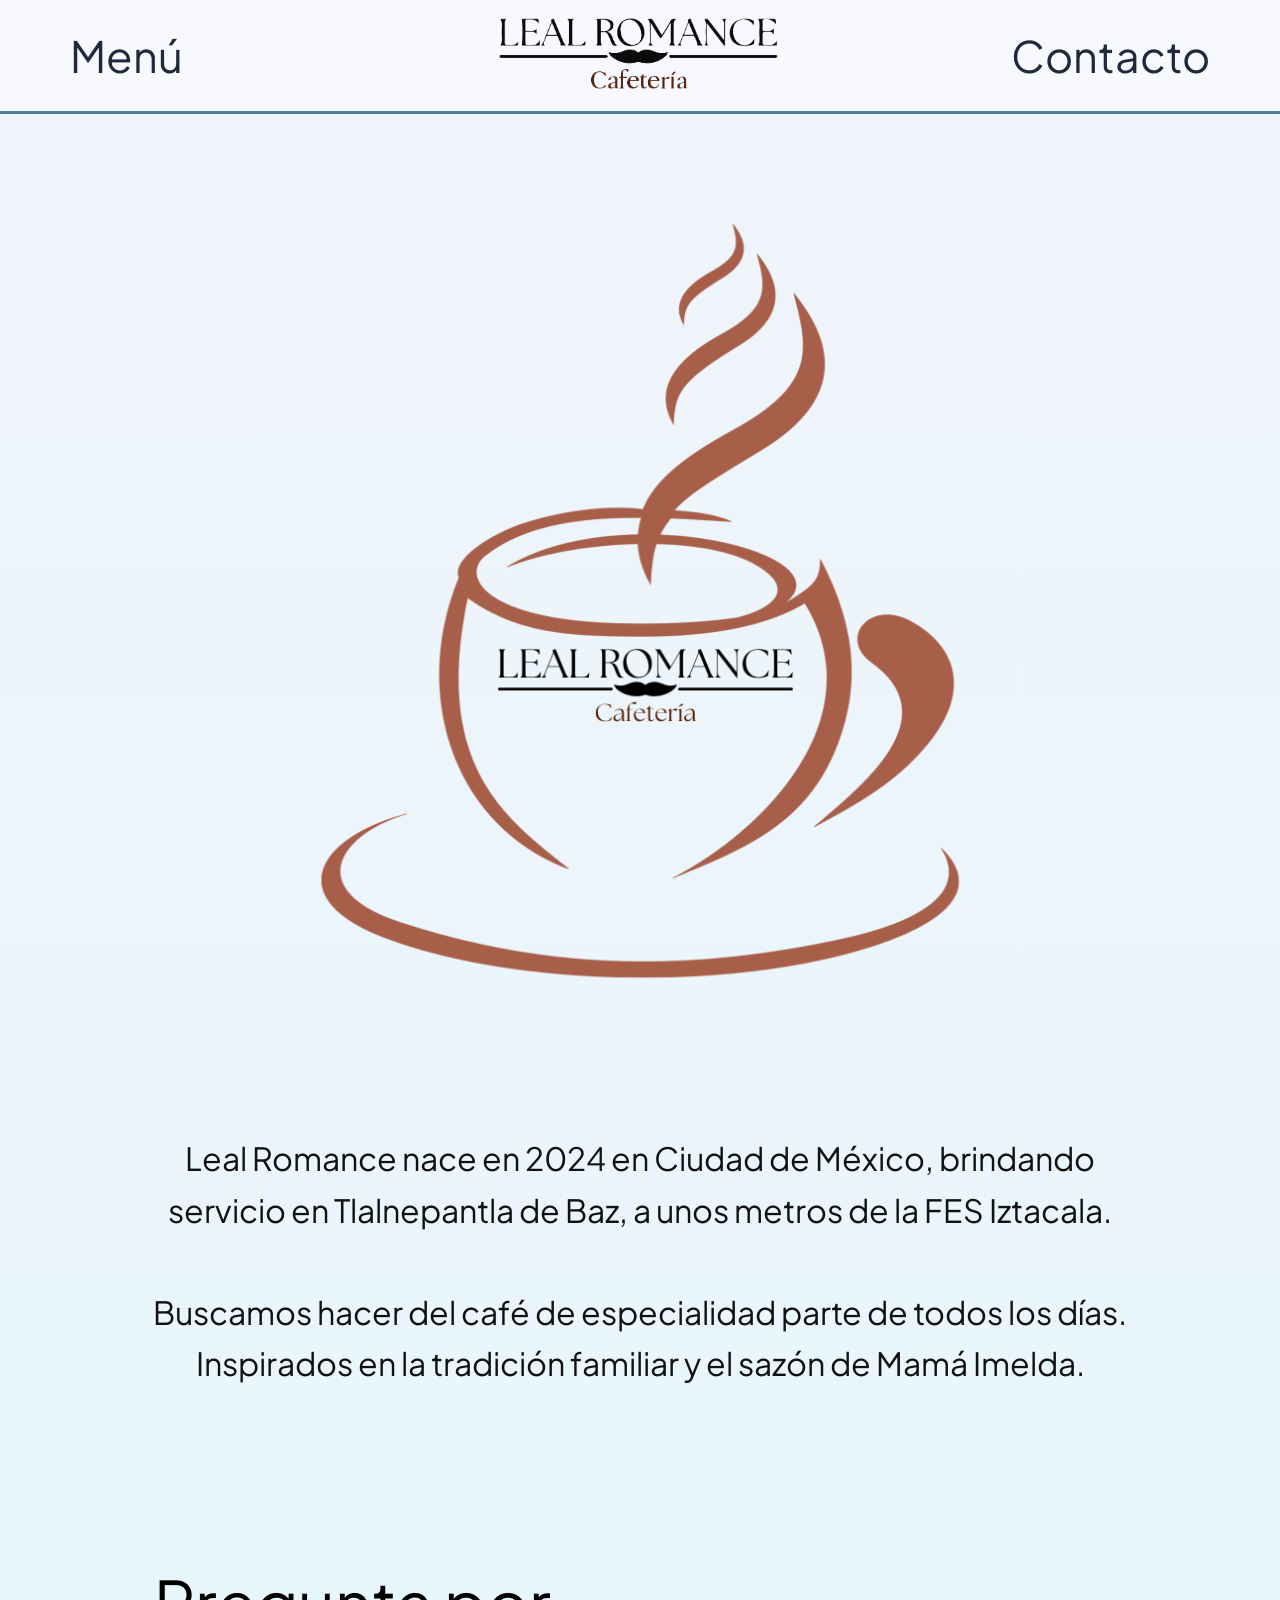
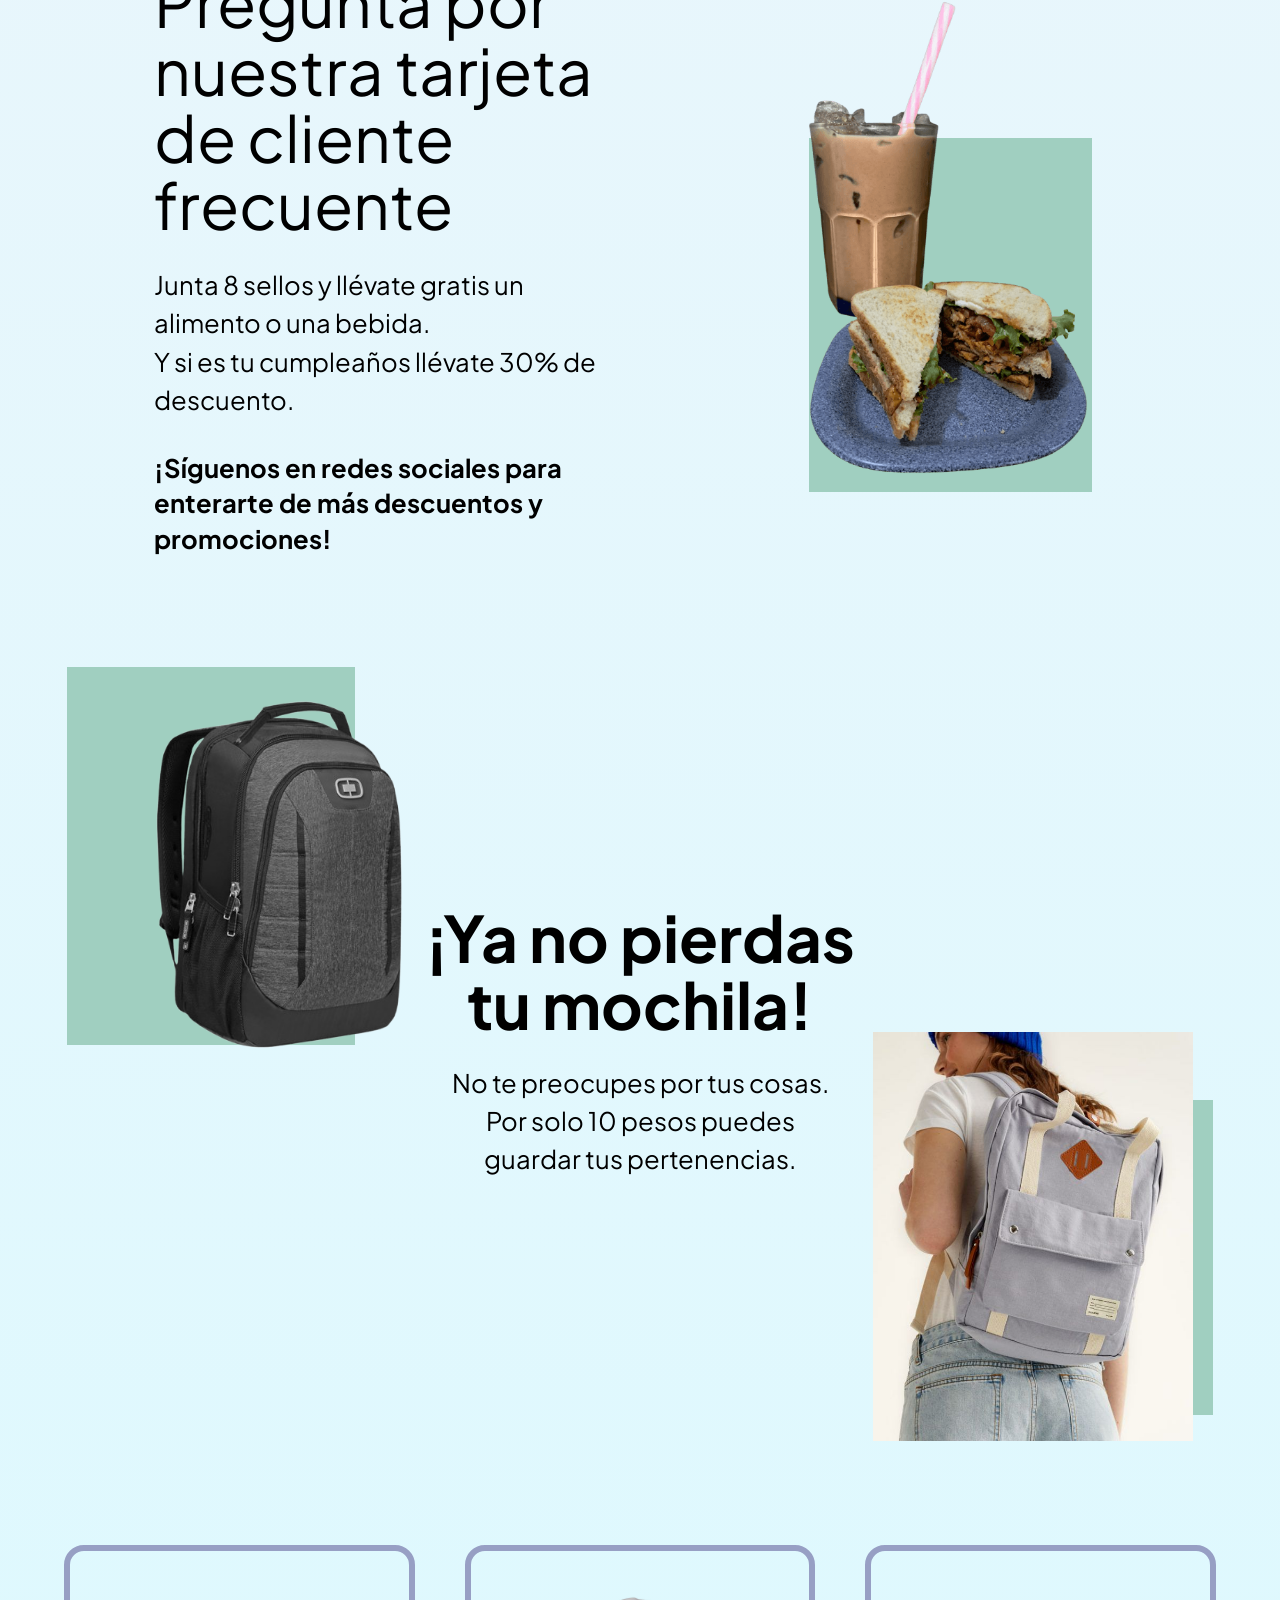
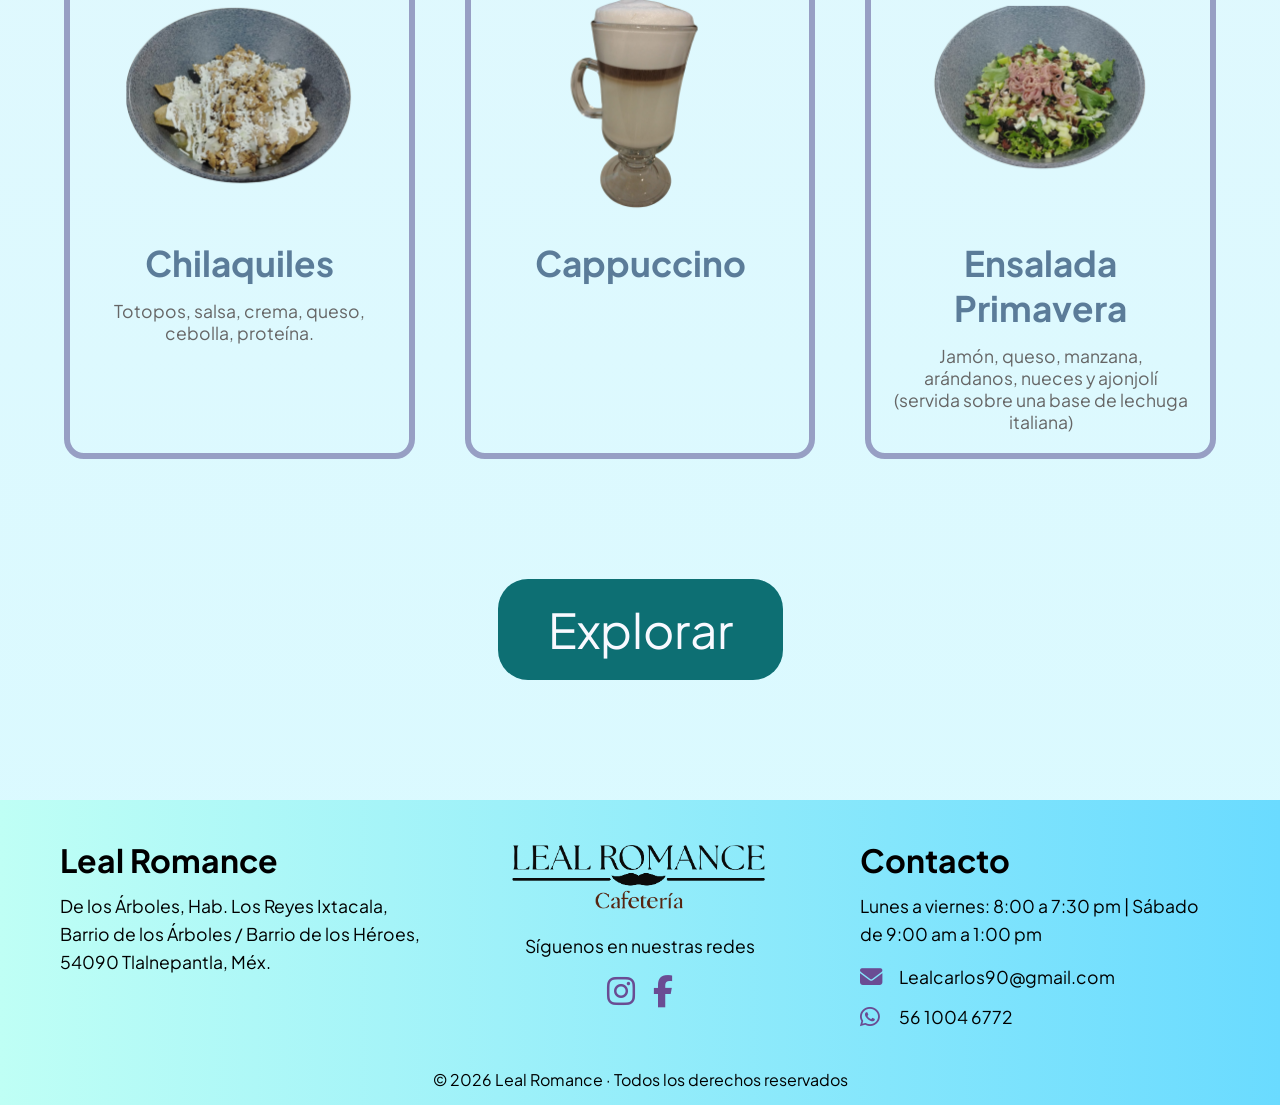
==== index.html @ 666d8d33 "Update index.html" ====
<!DOCTYPE html>
<html lang="es">
<head>
<meta charset="UTF-8">
<meta name="viewport" content="width=device-width, initial-scale=1.0">

<title>Leal Romance</title>


<link rel="preconnect" href="https://fonts.googleapis.com">
<link rel="preconnect" href="https://fonts.gstatic.com" crossorigin>

<link href="https://fonts.googleapis.com/css2?family=DM+Serif+Display&family=Plus+Jakarta+Sans:wght@200;300;400;500;600;700;800&display=swap" rel="stylesheet">

<link rel="stylesheet"
href="https://cdnjs.cloudflare.com/ajax/libs/font-awesome/6.5.1/css/all.min.css"/>


<link rel="stylesheet" href="styles.css">
<link rel="stylesheet" href="responsive.css">

<style>

*{
    margin:0;
    padding:0;
    box-sizing:border-box;
}

img{
    display:block;
} 
.hero{
  width:100%;
  min-height:100vh;

  display:flex;
  justify-content:center;
  align-items:center;

  position:relative;

  padding:40px;
}

.hero img{
  width:65%;
  max-width:700px;
  object-fit:contain;
}

.hero,
.info,
.promocion,
.mochilas,
.cards{
    width:min(100%,1400px);
    margin-inline:auto;
}

.info{
  width:100%;
  padding:80px 10%;
  text-align:center;
}

.info p{
  font-size:2rem;
  line-height:1.6;
  color:#111;
}

.promocion{
    width:min(92%,1400px);

    margin:auto;

    padding:100px 8%;

    display:flex;

    align-items:center;

    justify-content:space-between;

    gap:clamp(40px,6vw,120px);

    position:relative;

    overflow:hidden;
}


.promocion-texto{
    flex:1;

    max-width:650px;

    z-index:3;
}

.promocion-texto h1{

    font-size:clamp(3rem,5vw,5.5rem);

    line-height:1.05;

    margin-bottom:28px;

    font-weight:400;
}

.promocion-texto p{

    font-size:clamp(1.2rem,2vw,2rem);

    line-height:1.5;

    max-width:540px;
}

.promo-bold{

    margin-top:30px;

    font-size:clamp(1.3rem,2vw,2rem);

    line-height:1.4;

    font-weight:700;

    max-width:540px;
}



.promocion-img{

    flex:0 0 auto;

    width:clamp(260px,34vw,520px);

    aspect-ratio:1;

    position:relative;

    display:flex;

    align-items:center;

    justify-content:center;
}

.promocion-img img{

    width:100%;

    height:auto;

    position:relative;

    z-index:2;

    object-fit:contain;
}


.bg-cuadro{

    position:absolute;

    width:65%;

    height:65%;

    right:8%;

    bottom:8%;

    background:#a0cfc0;

    z-index:1;
}


.mochilas{

    width:min(92%,1400px);

    margin:auto;

    position:relative;

    min-height:clamp(650px,60vw,850px);

    padding:clamp(60px,8vw,120px);

    display:flex;
    align-items:center;
    justify-content:center;
    overflow-x: clip;
    overflow-y: visible;

}


.mochila-left,
.mochila-right{
    position:absolute;

    height:auto;

    display:flex;
    align-items:center;
    justify-content:center;
}
.mochila-left{
    top:-20px;
    left:3%;
    width:clamp(260px,30vw,420px);
    aspect-ratio:420/520;
}

.mochila-right{
    right:3%;
    bottom:-20px;
    width:clamp(220px,25vw,330px);
    aspect-ratio:330/430;
}


.mochila-left .bg,
.mochila-right .bg{

position:absolute;

width:75%;

aspect-ratio:320/420;

height:auto;

background:#a0cfc0;

z-index:0;

}

.mochila-left .bg{
  left:-20px;
  top:30px;
}

.mochila-right .bg{
  right:-20px;
  bottom:30px;
}


.mochila-left img,
.mochila-right img{
    position:relative;

    width:100%;

    height:auto;

    object-fit:contain;

    z-index:2;
}


.mochila-texto{
  position:absolute;

  top:50%;
  left:50%;

  transform:translate(-50%,-50%);

    width:46%;
    max-width:520px;

  text-align:center;

  z-index:5;

  display:flex;
  flex-direction:column;
  align-items:center;
}


.mochila-texto h2{
  font-size:clamp(3rem,5vw,5rem);
   line-height:1.05;

  margin-bottom:25px;
}


.mochila-texto p{
  font-size:clamp(1.3rem,2vw,2.4rem);

  line-height:1.5;

max-width:420px;

margin-inline:auto;
}



.cards{
  width:100%;

  display:flex;
  justify-content:center;
  gap:50px;

  flex-wrap:wrap;

  padding:120px 5%;
}


.card{
  width:min(320px,100%);
flex:1 1 280px;

  border:5pt solid #979fc4;

  border-radius:20px;

  padding:20px;

  text-align:center;

  background:transparent;
}


.card img{
    width:100%;

    aspect-ratio:1.2/1;

    height:auto;

    object-fit:contain;
}

.card h3{
  font-size:2.2rem;

  margin-top:20px;

  color:#5b7c99;
}


.card p{
  margin-top:15px;

  font-size:1.1rem;

  color:#666;
}


.boton-container{
  width:100%;

  display:flex;
  justify-content:center;

  padding-bottom:120px;
}


.explorar-btn{
  background:#0d6f73;

  color:#f8f9ff;

  text-decoration:none;

  font-size:3rem;

  padding:20px 50px;

  border-radius:30px;

  transition:.3s;
}


.explorar-btn:hover{
  transform:scale(1.05);
}

@media (max-width:1024px){

.promocion{

    padding:80px 6%;

    gap:40px;
}

.promocion-texto{

    max-width:55%;
}

.promocion-img{

    width:min(40vw,380px);
}

}

@media (min-width:769px) and (max-width:1100px){

.hero img{
    width:60%;
}

.info p{
    font-size:1.6rem;
}

.mochila-left{
    width:320px;
}

.mochila-right{
    width:260px;
}

.mochila-texto{

width:48%;
    max-width:500px;

}

.mochila-texto h2{

    font-size:3.8rem;

}

.mochila-texto p{

    font-size:1.8rem;

}

.cards{

    gap:30px;

}

.card{

    width:min(280px,100%);
    flex:1 1 260px;

}

.explorar-btn{

    font-size:2.3rem;

}

}

@media(max-width:768px){
body{
    overflow-x:hidden;
}

#navLeft{
    display:none;
}

#navMenu{
    display:flex;
    flex-direction:column;
}

#navMenu a[href="contacto.html"]{
    order:2;
}

#navMenu .mobile-contact{
    display:block;
    order:1;
}

#navLeft{
    display:none;
}
	
.hero{
    min-height:auto;

    padding-top:120px;
    padding-bottom:20px;

    padding-left:0;
    padding-right:0;

    display:flex;
    justify-content:center;
    align-items:center;
}


.hero img{
    width:min(88vw, 360px);

    max-width:360px;

    height:auto;

    object-fit:contain;

    display:block;

    margin:auto;
}


.info{
    width:min(92%,430px);

    margin:auto;

    padding:20px 0;

    text-align:center;
}

.info p{
    font-size:clamp(1.1rem,4vw,1.4rem);

    line-height:1.4;
}




.promocion{

    width:min(92%,430px);

    padding:50px 0;

    flex-direction:column;

    align-items:center;

    text-align:center;

    gap:35px;
}

.promocion-texto{

    max-width:100%;
}

.promocion-texto h1{

    font-size:clamp(2.5rem,10vw,4rem);

    margin-bottom:18px;
}

.promocion-texto p{

    max-width:100%;

    font-size:1.1rem;

    text-align:center;
}

.promo-bold{

    max-width:100%;

    font-size:1.15rem;

    text-align:center;
}

.promocion-img{

    width:min(70vw,280px);

    margin:auto;
}

.bg-cuadro{

    width:68%;

    height:68%;

    right:10%;

    bottom:10%;
}



.mochilas{
    width:min(92%,430px);

    margin:auto;

    padding:30px 0 50px;

    min-height:auto;

    display:flex;
    flex-wrap:wrap;

        justify-content:center;

    align-items:flex-start;

   gap:10px;
}

.mochila-left{
    position:relative;

    width:42%;
    aspect-ratio:420/520;

    height:auto;

    top:auto;
    left:auto;

    transform:rotate(-5deg);

    margin-top:-10px;
}

.mochila-right{
    position:relative;

    width:42%;
    aspect-ratio:330/430;

    height:auto;

    right:auto;
    bottom:auto;

    transform:rotate(7deg);

    margin-top:25px;
}


.mochila-left .bg,
.mochila-right .bg{

    width:75%;

    aspect-ratio:320/420;

    height:auto;
}


.mochila-texto{
    position:relative;

    order:3;

    width:100%;

    margin-top:10px;

    text-align:center;

    top:auto;
    left:auto;

    transform:none;
}

.mochila-texto h2{
    font-size:clamp(2.7rem,10vw,4rem);

    line-height:1.1;

    margin-bottom:16px;
}


.mochila-texto p{
    font-size:clamp(1.1rem,4vw,1.4rem);

    line-height:1.4;
}

.cards{
    width:min(92%,430px);
    margin:auto;
    padding:10px 0 40px;
    display:flex;
    flex-direction:column;
    align-items:center;
    gap:18px;
}


.card{
    width:100%;
    max-width:360px;
    padding:16px;
    border-radius:16px;
}

.card img{
    width:100%;

    height:auto;

    aspect-ratio:1.2/1;

    object-fit:contain;

    border-radius:12px;

}

.card h3{
    font-size:2rem;

    margin-top:10px;
}


.card p{
    font-size:0.95rem;

    line-height:1.4;

    margin-top:8px;
}




.boton-container{
    padding-bottom:60px;
}

.explorar-btn{
    font-size:2rem;

    padding:16px 42px;

    border-radius:25px;
}
}

@media(max-width:420px){

.promocion-img{

    width:230px;
}

.promocion-texto h1{

    font-size:2.2rem;
}

.promocion-texto p,
.promo-bold{

    font-size:1rem;
}

}



</style>
</head>

<body>
	

<nav class="navbar">
<div class="nav-links" id="navLeft">
    <a href="menu.html">Menú</a>
</div>

<div class="nav-links" id="navMenu">

    <a href="contacto.html">Contacto</a>

    <a href="menu.html" class="mobile-contact">
        Menú
    </a>
</div>


    <a href="index.html" class="logo">
        <img src="pics/logo.png" alt="Logo">
    </a>


    <div class="menu-toggle" id="menuToggle">

        <span></span>
        <span></span>
        <span></span>
    </div>

</nav>
	




<section class="hero">

  <img src="pics/LogoCafetería.png" alt="Logo Café">

</section>


<section class="info">
<p>
Leal Romance nace en 2024 en Ciudad de México, brindando servicio
en Tlalnepantla de Baz, a unos metros de la FES Iztacala.
<br><br>

Buscamos hacer del café de especialidad parte de todos los días.
Inspirados en la tradición familiar y el sazón de Mamá Imelda.
</p>
</section>



<section class="promocion">

<div class="promocion-texto">

<h1>
Pregunta por nuestra tarjeta de cliente frecuente
</h1>

<p>
Junta 8 sellos y llévate gratis un alimento o una bebida.<br>
Y si es tu cumpleaños llévate 30% de descuento.
</p>

<div class="promo-bold">
¡Síguenos en redes sociales para enterarte de más descuentos y promociones!
</div>

</div>

<div class="promocion-img">

<div class="bg-cuadro"></div>

<img src="pics/Clientefrecuente.png" alt="Promo">

</div>

</section>



<section class="mochilas">

<div class="mochila-left">

<div class="bg"></div>

<img src="pics/mochila.png" alt="Mochila">

</div>


<div class="mochila-texto">

<h2>¡Ya no pierdas <br>tu mochila!</h2>

<p>
No te preocupes por tus cosas.<br>
Por solo 10 pesos puedes<br>guardar tus pertenencias.
</p>

</div>


<div class="mochila-right">

<div class="bg"></div>

<img src="pics/estudiante.jpg" alt="Chica mochila">

</div>

</section>



<section class="cards">

<div class="card">

<img src="pics/chilaquiles.png" alt="Comida">

<h3>Chilaquiles</h3>

<p>
Totopos, salsa, crema, queso,
cebolla, proteína.
</p>

</div>

<div class="card">

<img src="pics/cappuccino.png" alt="Comida">

<h3>Cappuccino</h3>

<p>&nbsp;

</p>

</div>

<div class="card">

<img src="pics/E.primavera.png" alt="Comida">

<h3>Ensalada Primavera</h3>

<p>
Jamón, queso, manzana, arándanos, nueces y ajonjolí (servida sobre una base de lechuga italiana)
</p>

</div>

</section>



<div class="boton-container">

<a href="menu.html" class="explorar-btn">
Explorar
</a>

</div>

	
	

<footer>

    <div class="footer-container">


        <div class="footer-left">

            <h3 class="footer-title">
                Leal Romance
            </h3>

            <p class="footer-text">
De los Árboles, Hab. Los Reyes Ixtacala,<br>
Barrio de los Árboles / Barrio de los Héroes,<br>
54090 Tlalnepantla, Méx.
</p>

        </div>

        <div class="footer-center">

            <div class="footer-logo">

                <a href="index.html">
                    <img src="pics/logo.png" alt="Logo Footer">
                </a>

            </div>

            <p class="footer-text" style="margin-top:15px;">
                Síguenos en nuestras redes
            </p>

            <div class="footer-socials">

                <a
href="https://www.instagram.com/leal.romance.cafeteria"
target="_blank"
rel="noopener">
                    <i class="fa-brands fa-instagram"></i>
                </a>

                <a
href="https://www.facebook.com/profile.php?id=61581410049527&sk=followers"
target="_blank"
rel="noopener">
                    <i class="fa-brands fa-facebook-f"></i>
                </a>

            </div>

        </div>


        <div class="footer-right">

            <h3 class="footer-title">
                Contacto
            </h3>

            <p class="footer-text" style="margin-bottom:15px;">
         Lunes a viernes: 8:00 a 7:30 pm | Sábado de 9:00 am a 1:00 pm</p>

<div class="footer-contact-row">

<i class="fa-solid fa-envelope"></i>

<a
href="mailto:Lealcarlos90@gmail.com?subject=Opinión,%20quejas%20y%20sugerencias&body=Hola,%20me%20gustaría%20compartir%20lo%20siguiente:"
class="footer-text"
aria-label="Enviar correo">

Lealcarlos90@gmail.com

</a>
</div>

<div class="footer-contact-row">
<i class="fa-brands fa-whatsapp"></i>
<a
href="https://wa.me/525610046772?text=Hola,%20quiero%20hacer%20un%20pedido"
target="_blank"
rel="noopener"
class="footer-text">
56 1004 6772
</a>
</div>

        </div>

    </div>

    <p class="copyright">
        © 2026 Leal Romance · Todos los derechos reservados
    </p>

</footer>

<script>

const menuToggle = document.getElementById("menuToggle");
const navMenu = document.getElementById("navMenu");

menuToggle.addEventListener("click", () => {
    navMenu.classList.toggle("active");
});

</script>

</body>
</html>
---- styles.css ----
*{
    margin:0;
    padding:0;
    box-sizing:border-box;
}

body{
  background:linear-gradient(to bottom,#f0f4fa,#d9faff);
    font-family:'Plus Jakarta Sans', sans-serif;
    color:#000;
}

.navbar{
    background:#F8F9FF;

    display:flex;
    justify-content:space-between;
    align-items:center;

    padding:28px 70px;

    border-bottom:3px solid #4f7d96;

    position:relative;
    z-index:1000;
}

.nav-links{
    display:flex;
    gap:40px;
    align-items:center;
}

.nav-links a{
    text-decoration:none;
    color:#1E293B;

    font-size:2.7rem;

    position:relative;
}

.nav-links a::after{
    content:"";

    position:absolute;
    left:0;
    bottom:-8px;

    width:0%;
    height:3px;

    background:#334155;

    transition:0.4s;
}

.nav-links a:hover::after{
    width:100%;
}

.logo{
    position:absolute;
    left:50%;
    transform:translateX(-50%);

    display:flex;
    align-items:center;
    justify-content:center;
}

.logo img{
    height:85px;
    width:auto;
    object-fit:contain;
}

.menu-toggle{
    display:none;

    flex-direction:column;
    gap:7px;

    cursor:pointer;
}

.menu-toggle span{
    width:45px;
    height:6px;

    border-radius:20px;

    background:#6b54cc;
}

footer{
    background:linear-gradient(to right, #bffff5, #6adbff);

    padding:40px 60px 15px;
}

.footer-container{
    display:flex;
    justify-content:space-between;
    align-items:flex-start;

    gap:40px;
}

.footer-left{
    width:33%;
}

.footer-center{
    width:33%;

    display:flex;
    flex-direction:column;

    justify-content:center;
    align-items:center;

    text-align:center;
}

.footer-right{
    width:33%;
}

.footer-title{
    font-size:2rem;

    margin-bottom:12px;
}

.footer-text{
    font-size:1.1rem;
    line-height:1.6;
}

.footer-logo img{
    width:260px;
    max-width:100%;
    height:auto;
    object-fit:contain;
}

.footer-contact-row{
    display:flex;
    align-items:center;

    gap:14px;

    margin-bottom:12px;
}

.footer-contact-row i{
    color:#6A4C93;
    font-size:1.4rem;

    width:25px;
}

.footer-contact-row a{

color:inherit;

text-decoration:none;

transition:.2s;

}

.footer-contact-row a:hover{
color:#0d6f73;
}
.footer-socials{
    display:flex;
    gap:18px;

    margin-top:10px;
}

.footer-socials a{
    color:#6A4C93;
    font-size:2rem;

    transition:0.3s;
}

.footer-socials a:hover{
    transform:scale(1.15);
}

.copyright{
    text-align:center;

    margin-top:25px;
}
---- responsive.css ----
.mobile-contact{
    display:none;
}

@media(max-width:768px){

    .navbar{
        position:fixed;

        top:0;
        left:0;

        width:100%;

        padding:18px 25px;

        background:#F8F9FF;
    }


#navLeft{
    display:none;
}

.menu-toggle{
    display:flex;

    flex-direction:column;

    gap:6px;

    cursor:pointer;
}

.menu-toggle span{
    width:32px;
    height:4px;

    background:#00b5fc;

    border-radius:5px;

    transition:.3s;
}

#navMenu{

    position:absolute;

    top:100%;
    left:0;

    width:100%;

    background:#F8F9FF;

    flex-direction:column;

    align-items:center;

    gap:20px;

    padding:25px 0;

    display:none;

    border-bottom:3px solid #00b5fc;

    box-shadow:0 4px 10px rgba(0,0,0,0.08);
}

#navMenu.active{
    display:flex;
}

.mobile-contact{
    display:block;
}

#navMenu a{

    font-size:1.4rem;

    color:#273268;

    text-decoration:none;

    font-weight:600;
}

    #navLeft{
        display:none;
    }

    .logo{
        position:relative;

        left:0;

        transform:none;
    }

    .logo img{
        height:60px;
        width:auto;
    }

    .menu-toggle{
        display:flex;
    }

    .nav-links{
        position:absolute;

        top:100%;
        right:0;

        width:100%;

        background:#F8F9FF;

        flex-direction:column;

        align-items:center;

        padding:25px 0;

        display:none;

        border-bottom:3px solid #4f7d96;
    }

    .nav-links.active{
        display:flex;
    }

    .nav-links a{
        font-size:2rem;
    }


    .footer-container{
        display:flex;
        flex-wrap:wrap;

        justify-content:space-between;
        align-items:flex-start;

        gap:25px;
    }

    .footer-left,
    .footer-right{
        width:47%;
    }

    .footer-left{
        text-align:left;
    }

    .footer-right{
        text-align:right;
    }

    .footer-right .footer-contact-row{
        justify-content:flex-end;
    }

    .footer-center{
        width:100%;

        order:3;

        display:flex;
        flex-direction:column;

        align-items:center;
        justify-content:center;

        text-align:center;

        margin-top:15px;

        align-self:center;
    }

    .footer-logo{
        width:100%;

        display:flex;
        justify-content:center;
    }

    .footer-logo img{
        width:220px;
    }

    .footer-socials{
        justify-content:center;
    }

    .footer-title{
        font-size:1.5rem;
    }

    .footer-text{
        font-size:1rem;
        word-break:break-word;
    }

}


@media(max-width:480px){

    .footer-left,
    .footer-right{
        width:100%;
        text-align:center;
    }

    .footer-right .footer-contact-row{
        justify-content:center;
    }

    .footer-center{
        margin-top:5px;
    }

}
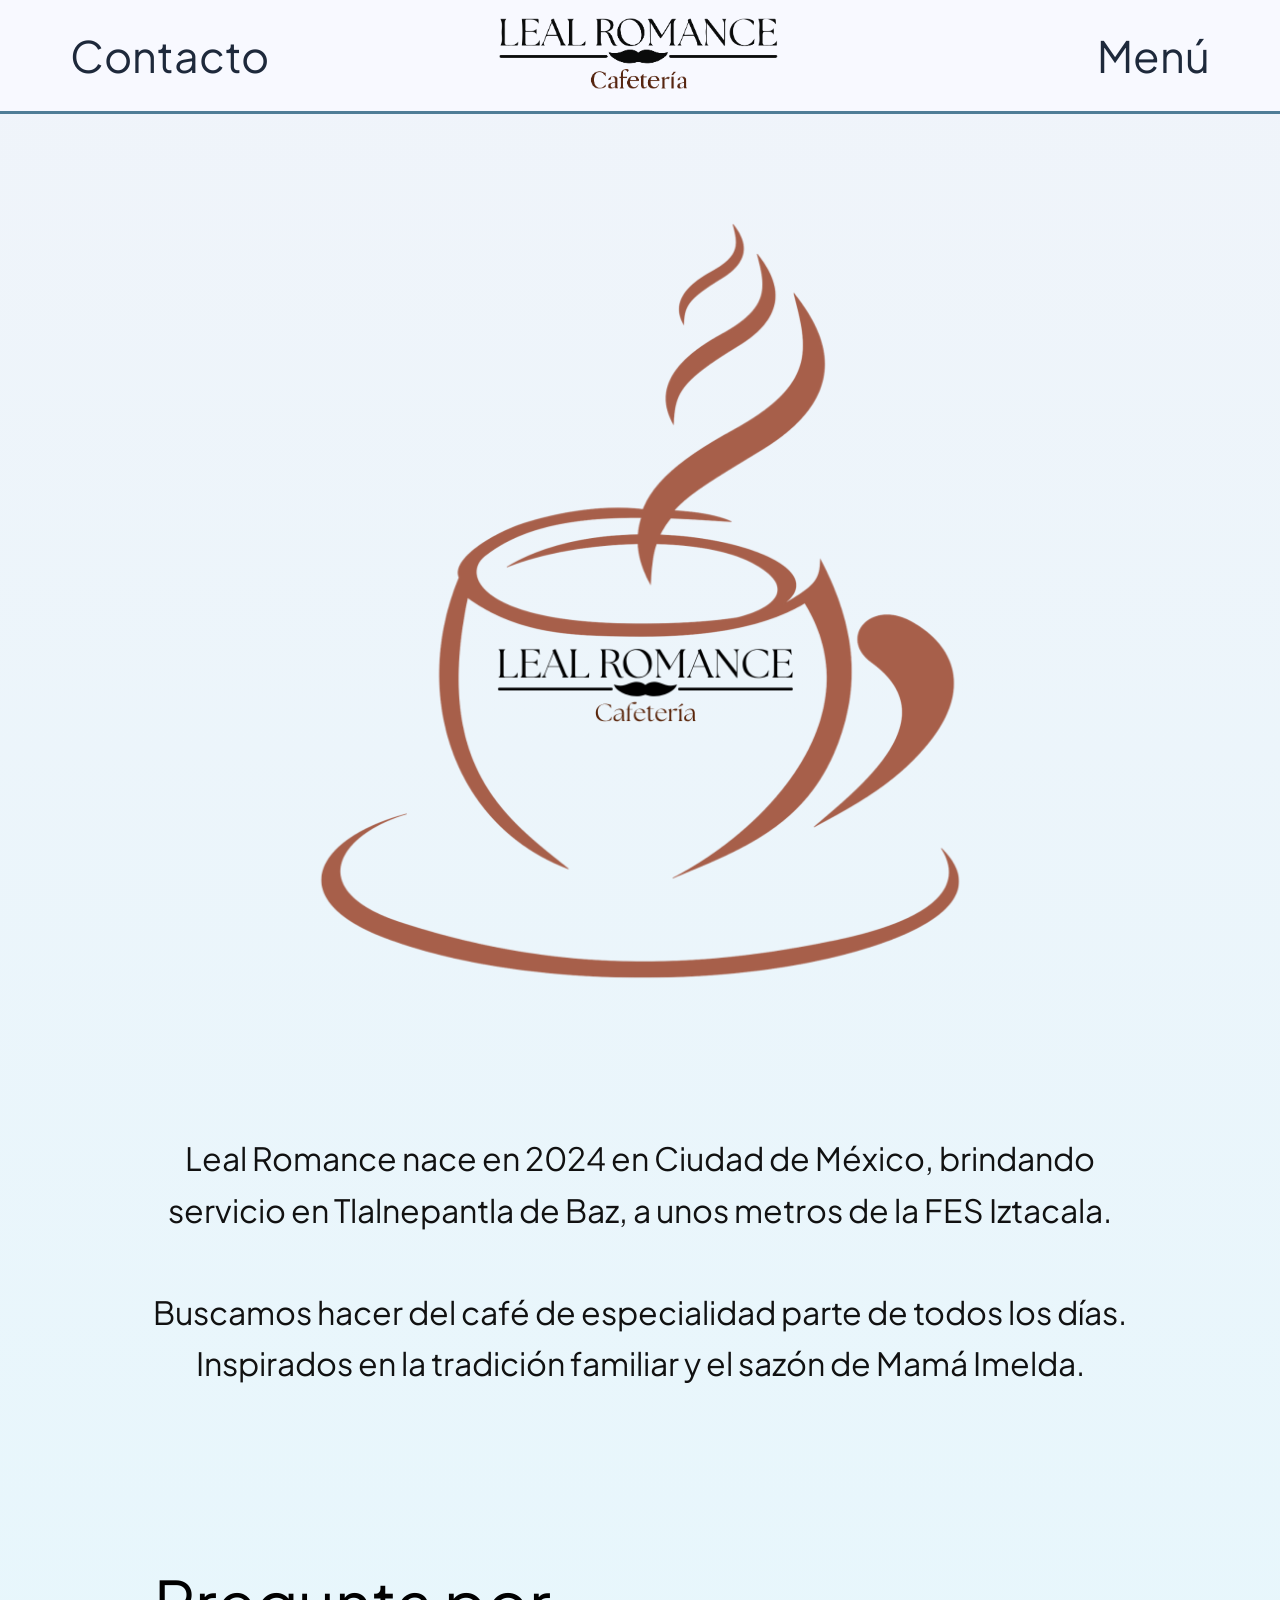
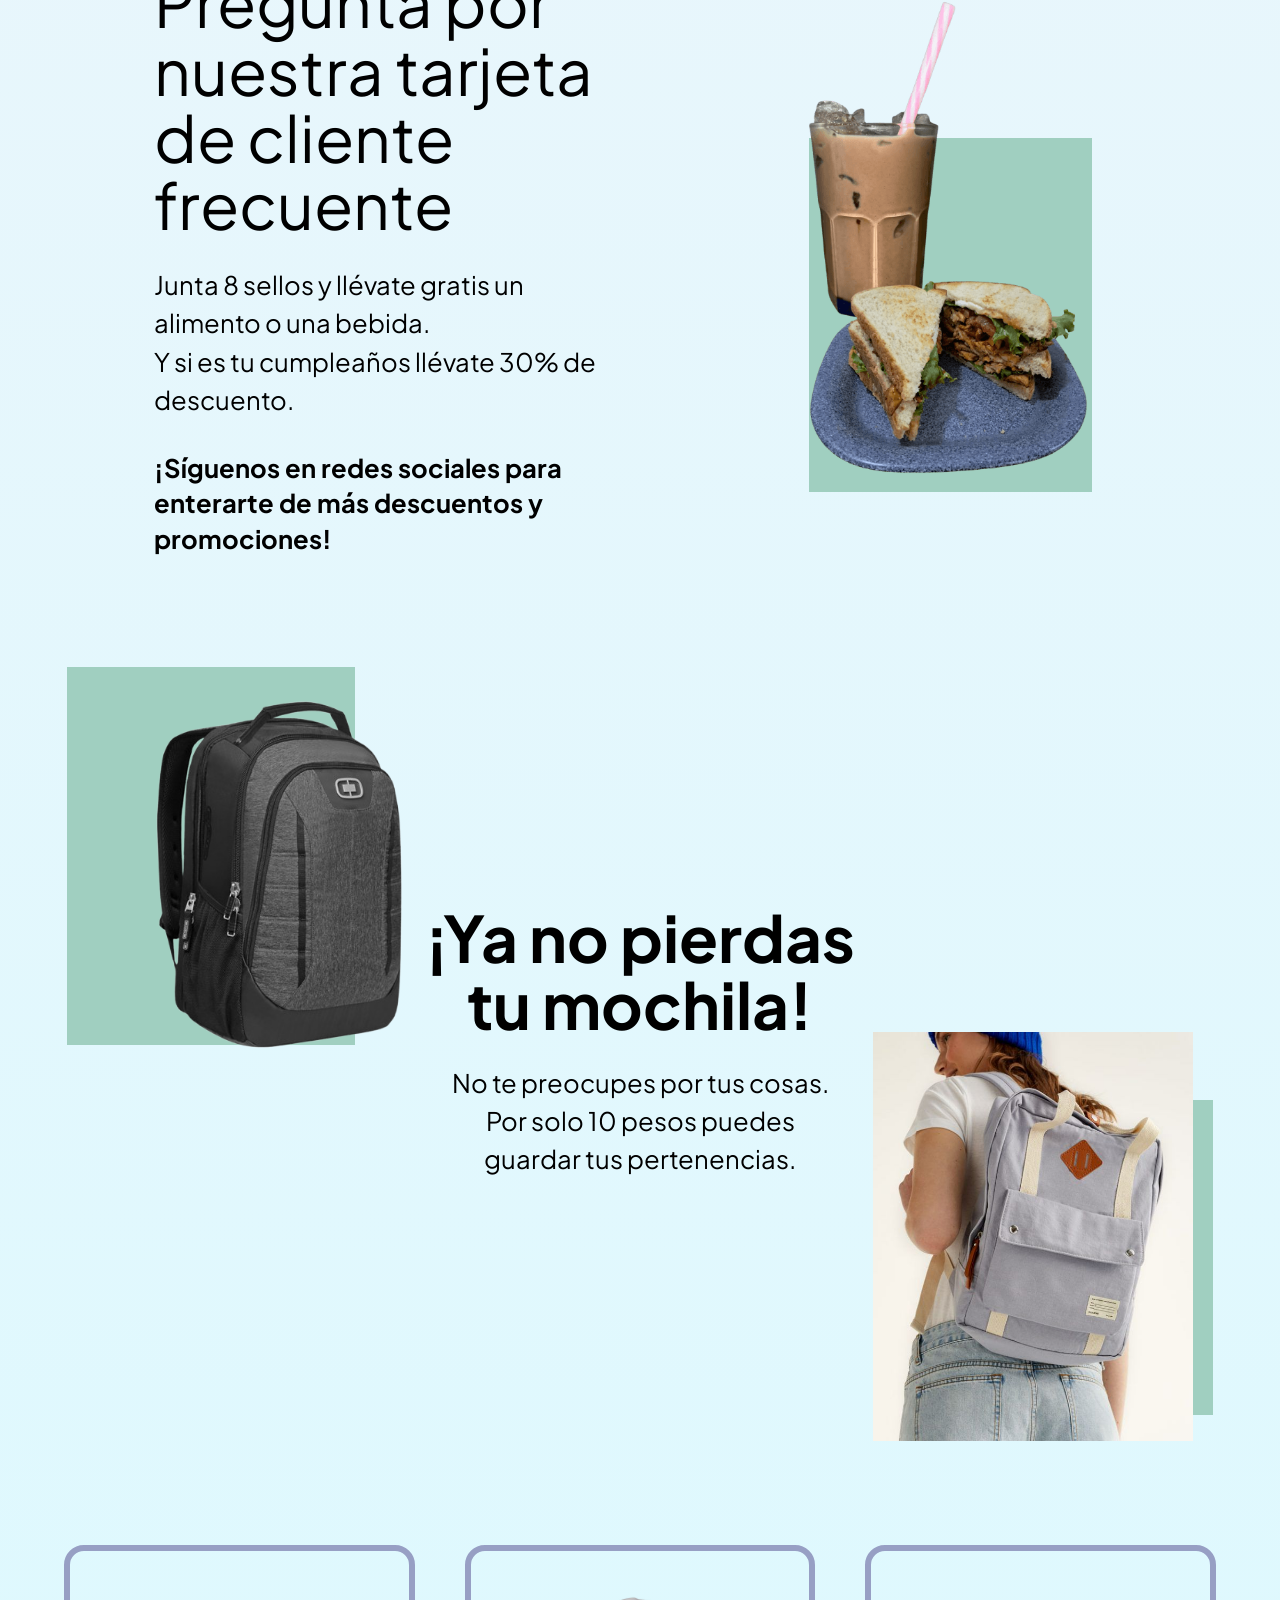
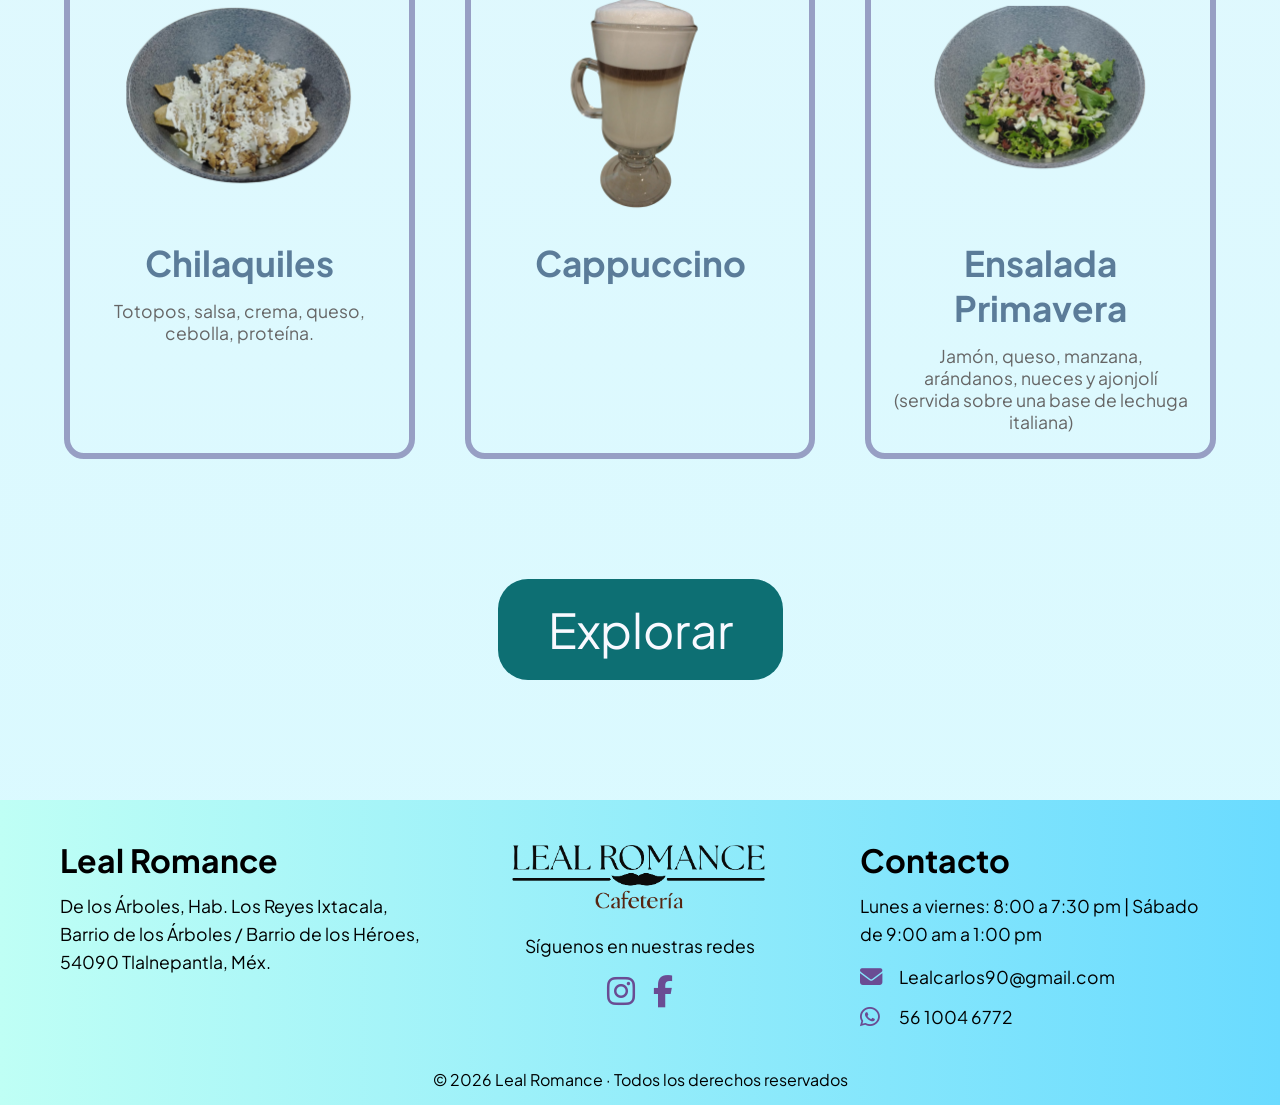
==== commit aa2b3809: "Update index.html" ====
--- a/index.html
+++ b/index.html
@@ -1,4 +1,4 @@
-<!DOCTYPE html>
+ <!DOCTYPE html>
 <html lang="es">
 <head>
 <meta charset="UTF-8">
@@ -279,8 +279,7 @@
 
   transform:translate(-50%,-50%);
 
-    width:46%;
-    max-width:520px;
+  width:min(46%, 520px);
 
   text-align:center;
 
@@ -291,6 +290,15 @@
   align-items:center;
 }
 
+.mochila-texto p{
+  font-size:clamp(1.3rem,2vw,2.4rem);
+
+  line-height:1.5;
+
+  max-width:420px;
+
+  margin-inline:auto;
+}
 
 .mochila-texto h2{
   font-size:clamp(3rem,5vw,5rem);
@@ -300,16 +308,6 @@
 }
 
 
-.mochila-texto p{
-  font-size:clamp(1.3rem,2vw,2.4rem);
-
-  line-height:1.5;
-
-max-width:420px;
-
-margin-inline:auto;
-}
-
 
 
 .cards{
@@ -479,33 +477,39 @@
 
 }
 
+@media(min-width:769px){
+
+    .navbar{
+        display:flex;
+        align-items:center;
+        justify-content:space-between;
+    }
+
+
+    #navMenu{
+        order:1;
+    }
+
+
+    .logo{
+        order:2;
+    }
+
+    #navLeft{
+        order:3;
+    }
+
+    .mobile-contact{
+        display:none;
+    }
+}
+
+
 @media(max-width:768px){
 body{
     overflow-x:hidden;
 }
 
-#navLeft{
-    display:none;
-}
-
-#navMenu{
-    display:flex;
-    flex-direction:column;
-}
-
-#navMenu a[href="contacto.html"]{
-    order:2;
-}
-
-#navMenu .mobile-contact{
-    display:block;
-    order:1;
-}
-
-#navLeft{
-    display:none;
-}
-	
 .hero{
     min-height:auto;
 
--- a/responsive.css
+++ b/responsive.css
@@ -4,23 +4,16 @@
 
 @media(max-width:768px){
 
-    .navbar{
-        position:fixed;
+.navbar{
+    position:relative;
 
-        top:0;
-        left:0;
+    width:100%;
 
-        width:100%;
+    padding:18px 25px;
 
-        padding:18px 25px;
+    background:#F8F9FF;
+}
 
-        background:#F8F9FF;
-    }
-
-
-#navLeft{
-    display:none;
-}
 
 .menu-toggle{
     display:flex;
@@ -42,9 +35,7 @@
 
     transition:.3s;
 }
-
 #navMenu{
-
     position:absolute;
 
     top:100%;
@@ -58,15 +49,15 @@
 
     align-items:center;
 
-    gap:20px;
-
     padding:25px 0;
 
     display:none;
 
-    border-bottom:3px solid #00b5fc;
+    border-bottom:3px solid #4f7d96;
 
-    box-shadow:0 4px 10px rgba(0,0,0,0.08);
+    z-index:999;
+
+    gap:20px;
 }
 
 #navMenu.active{
@@ -105,34 +96,7 @@
         width:auto;
     }
 
-    .menu-toggle{
-        display:flex;
-    }
 
-    .nav-links{
-        position:absolute;
-
-        top:100%;
-        right:0;
-
-        width:100%;
-
-        background:#F8F9FF;
-
-        flex-direction:column;
-
-        align-items:center;
-
-        padding:25px 0;
-
-        display:none;
-
-        border-bottom:3px solid #4f7d96;
-    }
-
-    .nav-links.active{
-        display:flex;
-    }
 
     .nav-links a{
         font-size:2rem;
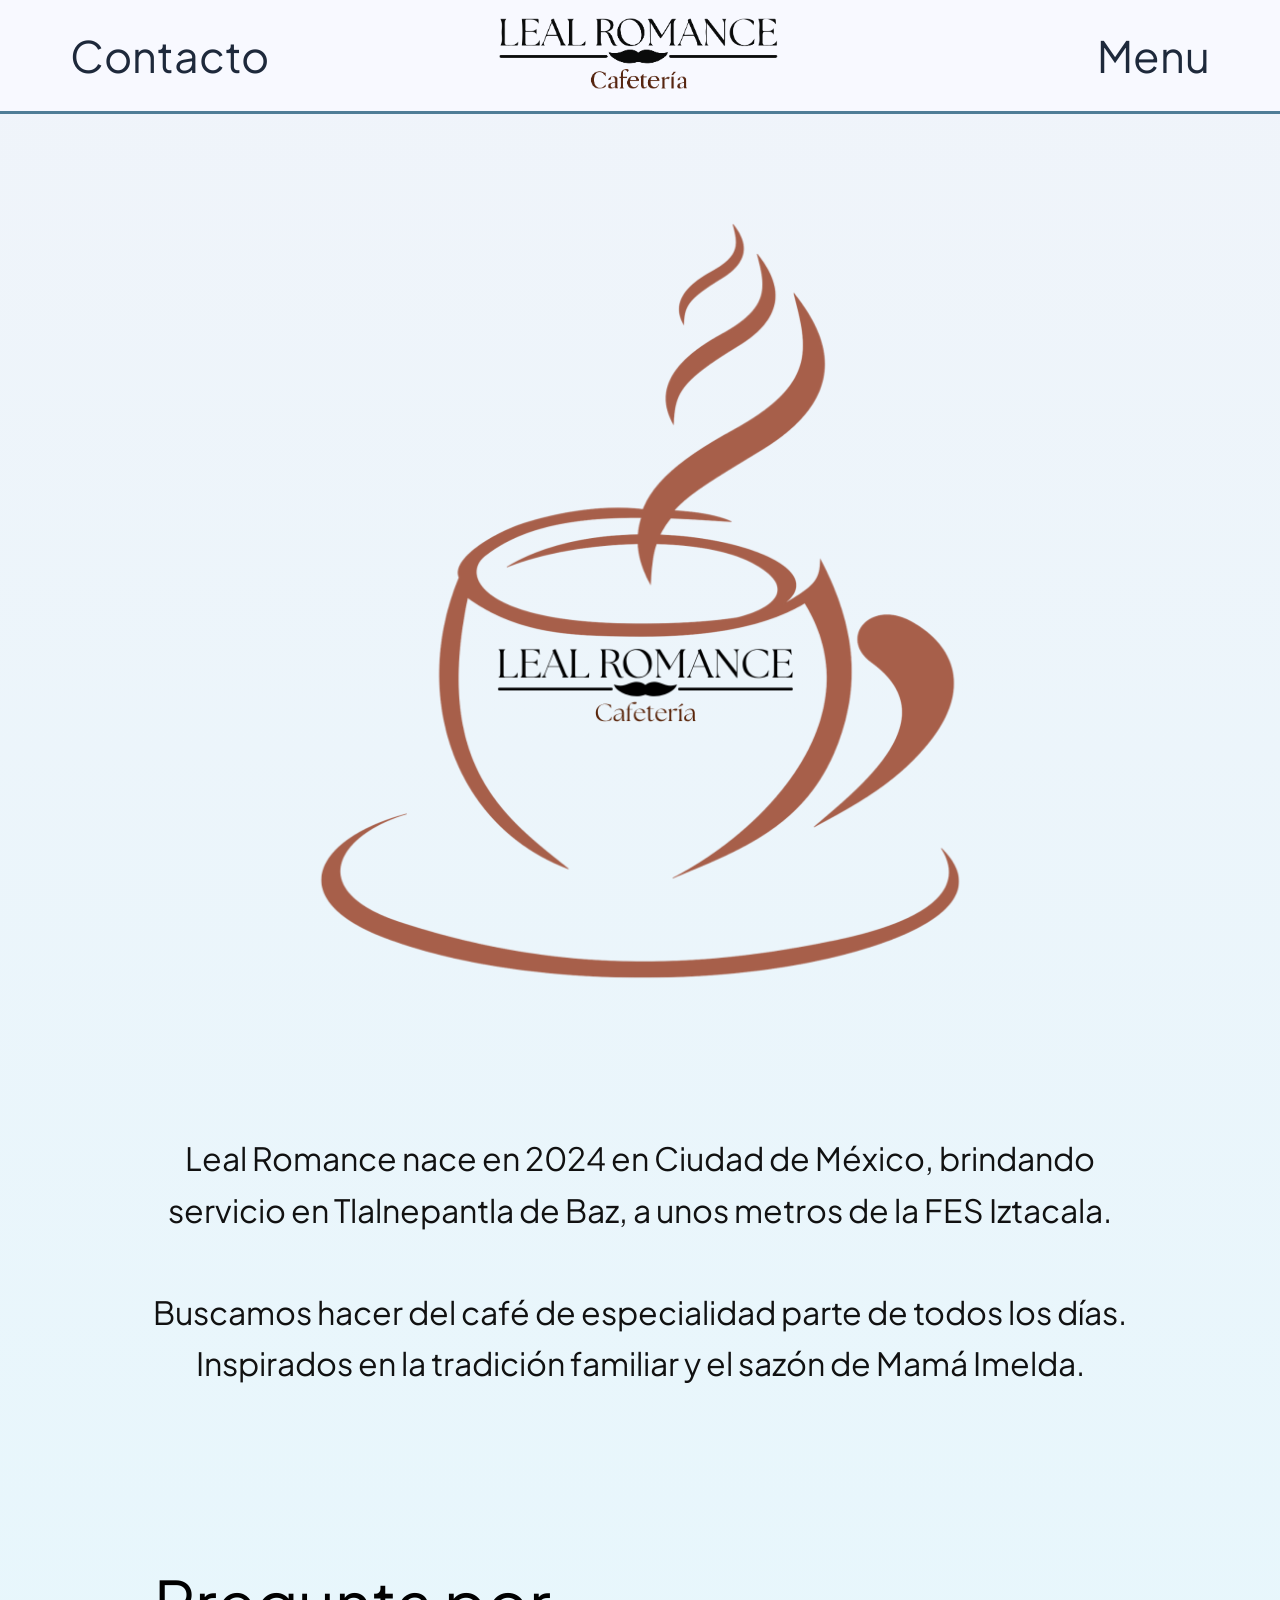
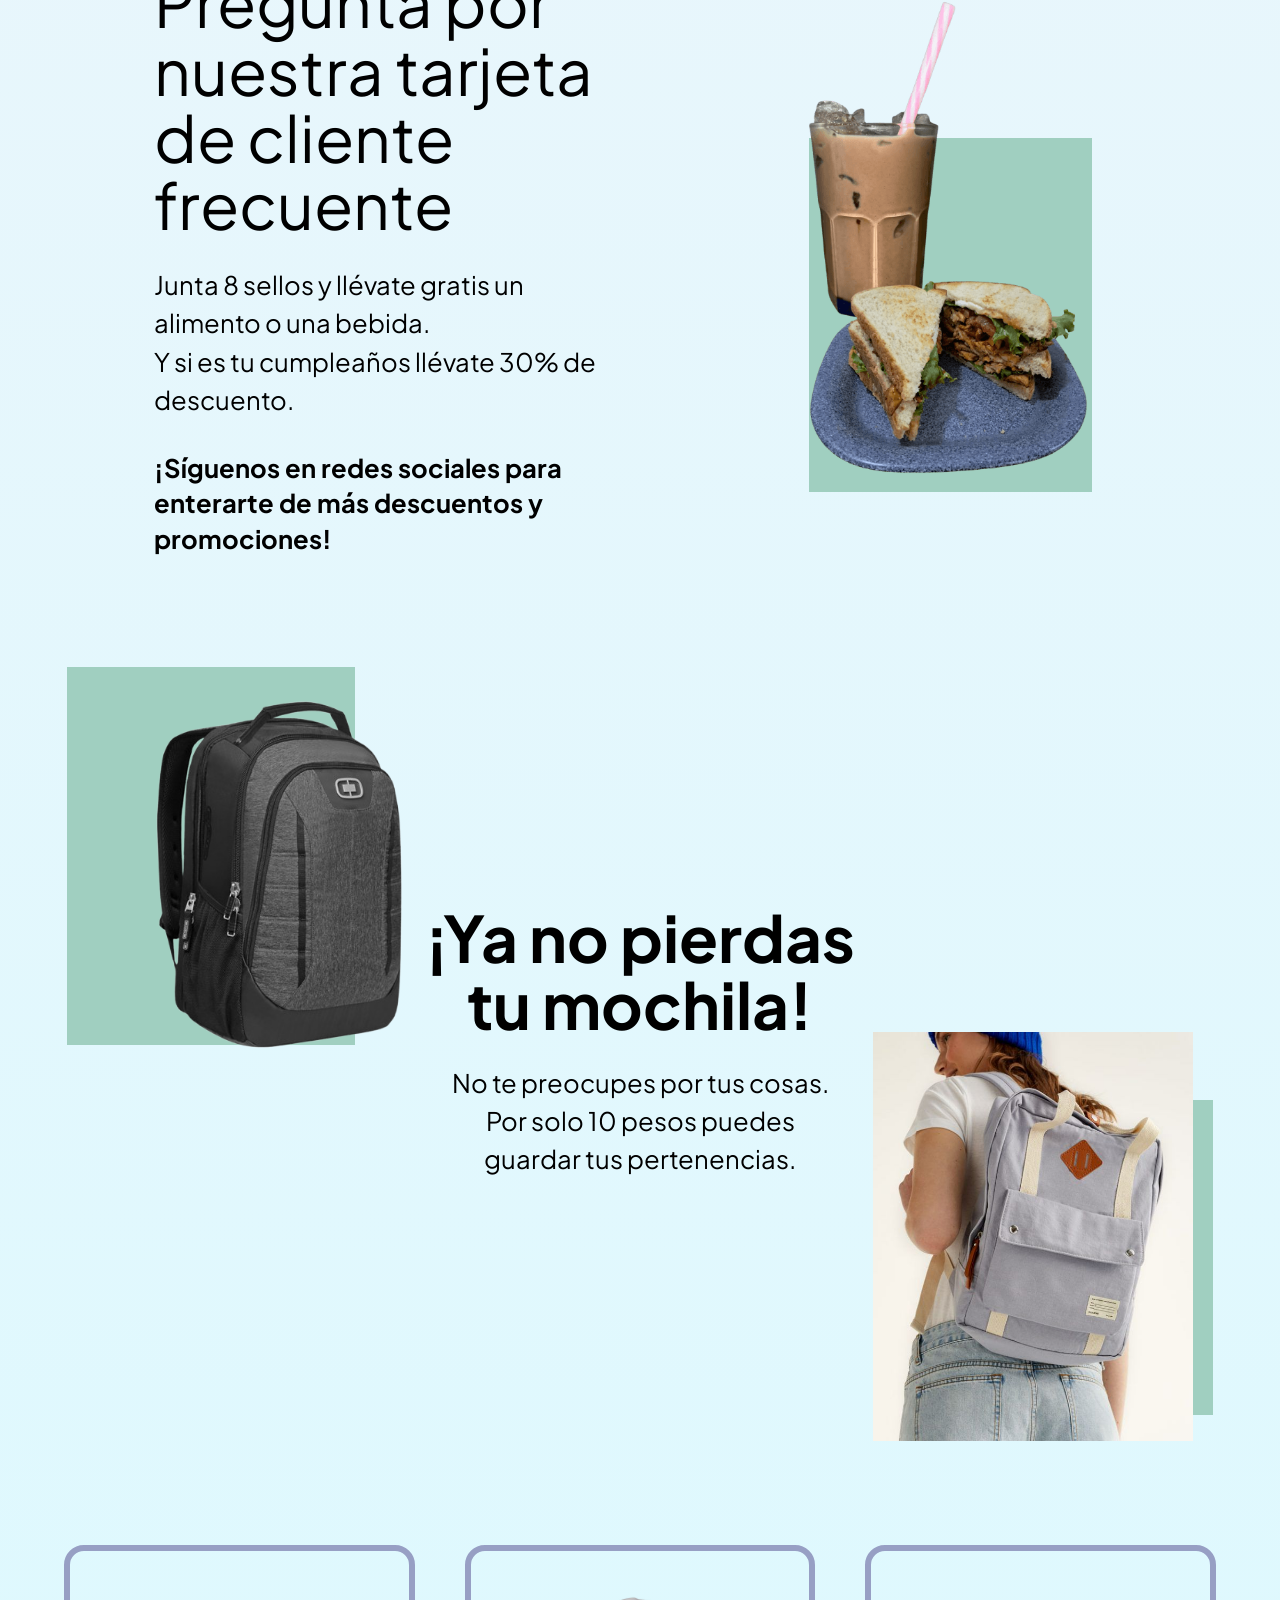
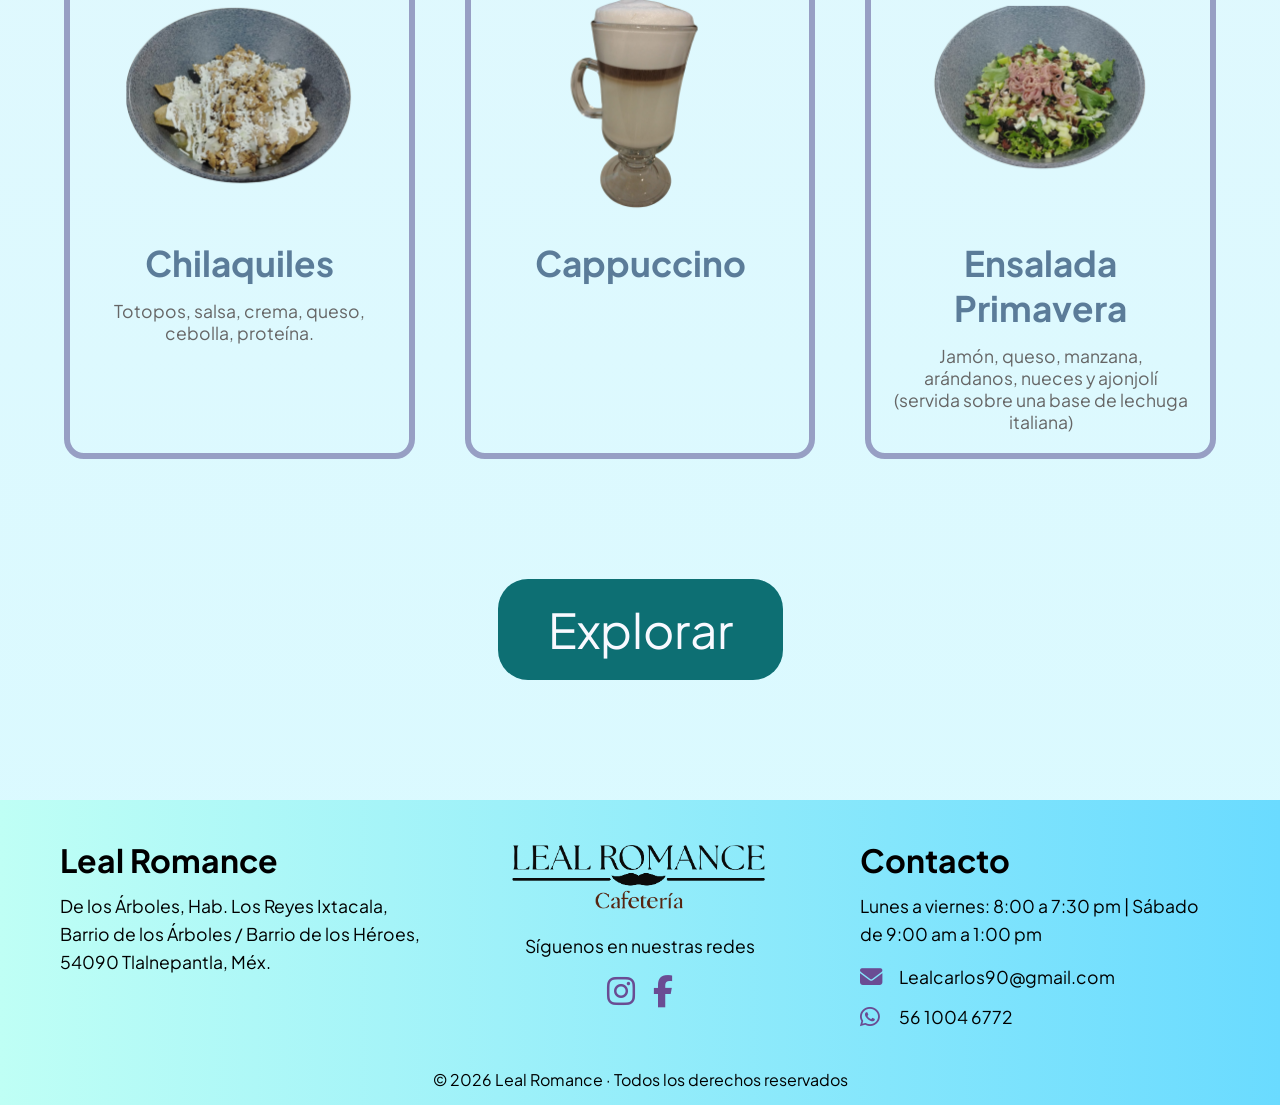
==== commit 7fd08dd2: "Update index.html" ====
--- a/index.html
+++ b/index.html
@@ -1,4 +1,4 @@
- <!DOCTYPE html>
+<!DOCTYPE html>
 <html lang="es">
 <head>
 <meta charset="UTF-8">
@@ -279,7 +279,8 @@
 
   transform:translate(-50%,-50%);
 
-  width:min(46%, 520px);
+    width:46%;
+    max-width:520px;
 
   text-align:center;
 
@@ -290,15 +291,6 @@
   align-items:center;
 }
 
-.mochila-texto p{
-  font-size:clamp(1.3rem,2vw,2.4rem);
-
-  line-height:1.5;
-
-  max-width:420px;
-
-  margin-inline:auto;
-}
 
 .mochila-texto h2{
   font-size:clamp(3rem,5vw,5rem);
@@ -308,6 +300,16 @@
 }
 
 
+.mochila-texto p{
+  font-size:clamp(1.3rem,2vw,2.4rem);
+
+  line-height:1.5;
+
+max-width:420px;
+
+margin-inline:auto;
+}
+
 
 
 .cards{
@@ -477,39 +479,11 @@
 
 }
 
-@media(min-width:769px){
-
-    .navbar{
-        display:flex;
-        align-items:center;
-        justify-content:space-between;
-    }
-
-
-    #navMenu{
-        order:1;
-    }
-
-
-    .logo{
-        order:2;
-    }
-
-    #navLeft{
-        order:3;
-    }
-
-    .mobile-contact{
-        display:none;
-    }
-}
-
-
 @media(max-width:768px){
 body{
     overflow-x:hidden;
 }
-
+	
 .hero{
     min-height:auto;
 
@@ -807,35 +781,31 @@
 </head>
 
 <body>
-	
-
 <nav class="navbar">
-<div class="nav-links" id="navLeft">
-    <a href="menu.html">Menú</a>
-</div>
+    <div class="nav-links" id="navLeft">
+        <a href="contacto.html">Contacto</a>
+    </div>
 
 <div class="nav-links" id="navMenu">
 
-    <a href="contacto.html">Contacto</a>
-
-    <a href="menu.html" class="mobile-contact">
-        Menú
+    <a href="menu.html">Menu</a>
+
+
+    <a href="contacto.html" class="mobile-contact">
+        Contacto
     </a>
+
 </div>
 
 
     <a href="index.html" class="logo">
         <img src="pics/logo.png" alt="Logo">
     </a>
-
-
     <div class="menu-toggle" id="menuToggle">
-
         <span></span>
         <span></span>
         <span></span>
     </div>
-
 </nav>
 	
 
@@ -1092,4 +1062,3 @@
 </script>
 
 </body>
-</html>
--- a/responsive.css
+++ b/responsive.css
@@ -4,14 +4,23 @@
 
 @media(max-width:768px){
 
-.navbar{
-    position:relative;
-
-    width:100%;
-
-    padding:18px 25px;
-
-    background:#F8F9FF;
+
+    .navbar{
+        position:fixed;
+
+        top:0;
+        left:0;
+
+        width:100%;
+
+        padding:18px 25px;
+
+        background:#F8F9FF;
+    }
+
+
+#navLeft{
+    display:none;
 }
 
 
@@ -35,7 +44,10 @@
 
     transition:.3s;
 }
+
+
 #navMenu{
+
     position:absolute;
 
     top:100%;
@@ -49,15 +61,15 @@
 
     align-items:center;
 
+    gap:20px;
+
     padding:25px 0;
 
     display:none;
 
-    border-bottom:3px solid #4f7d96;
-
-    z-index:999;
-
-    gap:20px;
+    border-bottom:3px solid #00b5fc;
+
+    box-shadow:0 4px 10px rgba(0,0,0,0.08);
 }
 
 #navMenu.active{
@@ -78,6 +90,7 @@
 
     font-weight:600;
 }
+
 
     #navLeft{
         display:none;
@@ -97,6 +110,35 @@
     }
 
 
+    .menu-toggle{
+        display:flex;
+    }
+
+
+    .nav-links{
+        position:absolute;
+
+        top:100%;
+        right:0;
+
+        width:100%;
+
+        background:#F8F9FF;
+
+        flex-direction:column;
+
+        align-items:center;
+
+        padding:25px 0;
+
+        display:none;
+
+        border-bottom:3px solid #4f7d96;
+    }
+
+    .nav-links.active{
+        display:flex;
+    }
 
     .nav-links a{
         font-size:2rem;
@@ -112,6 +154,7 @@
 
         gap:25px;
     }
+
 
     .footer-left,
     .footer-right{
@@ -130,6 +173,7 @@
         justify-content:flex-end;
     }
 
+
     .footer-center{
         width:100%;
 
@@ -159,9 +203,11 @@
         width:220px;
     }
 
+
     .footer-socials{
         justify-content:center;
     }
+
 
     .footer-title{
         font-size:1.5rem;
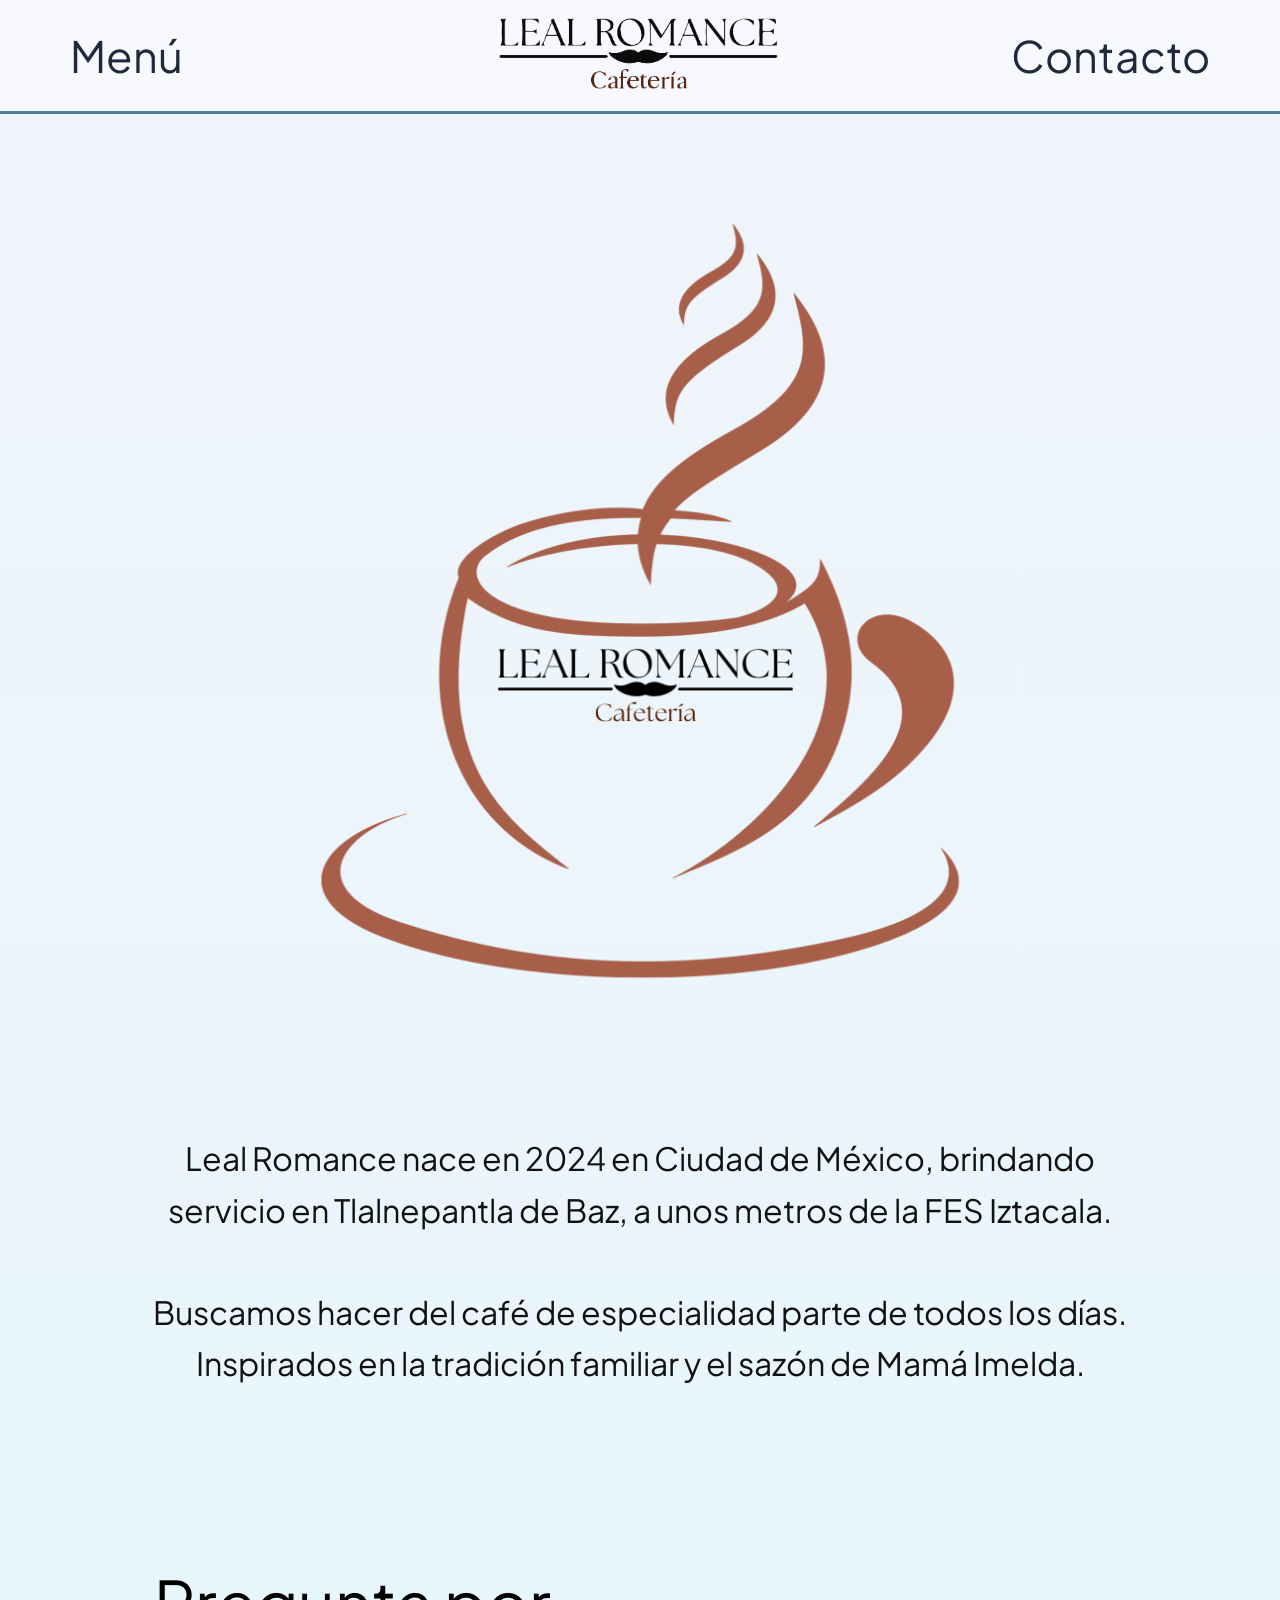
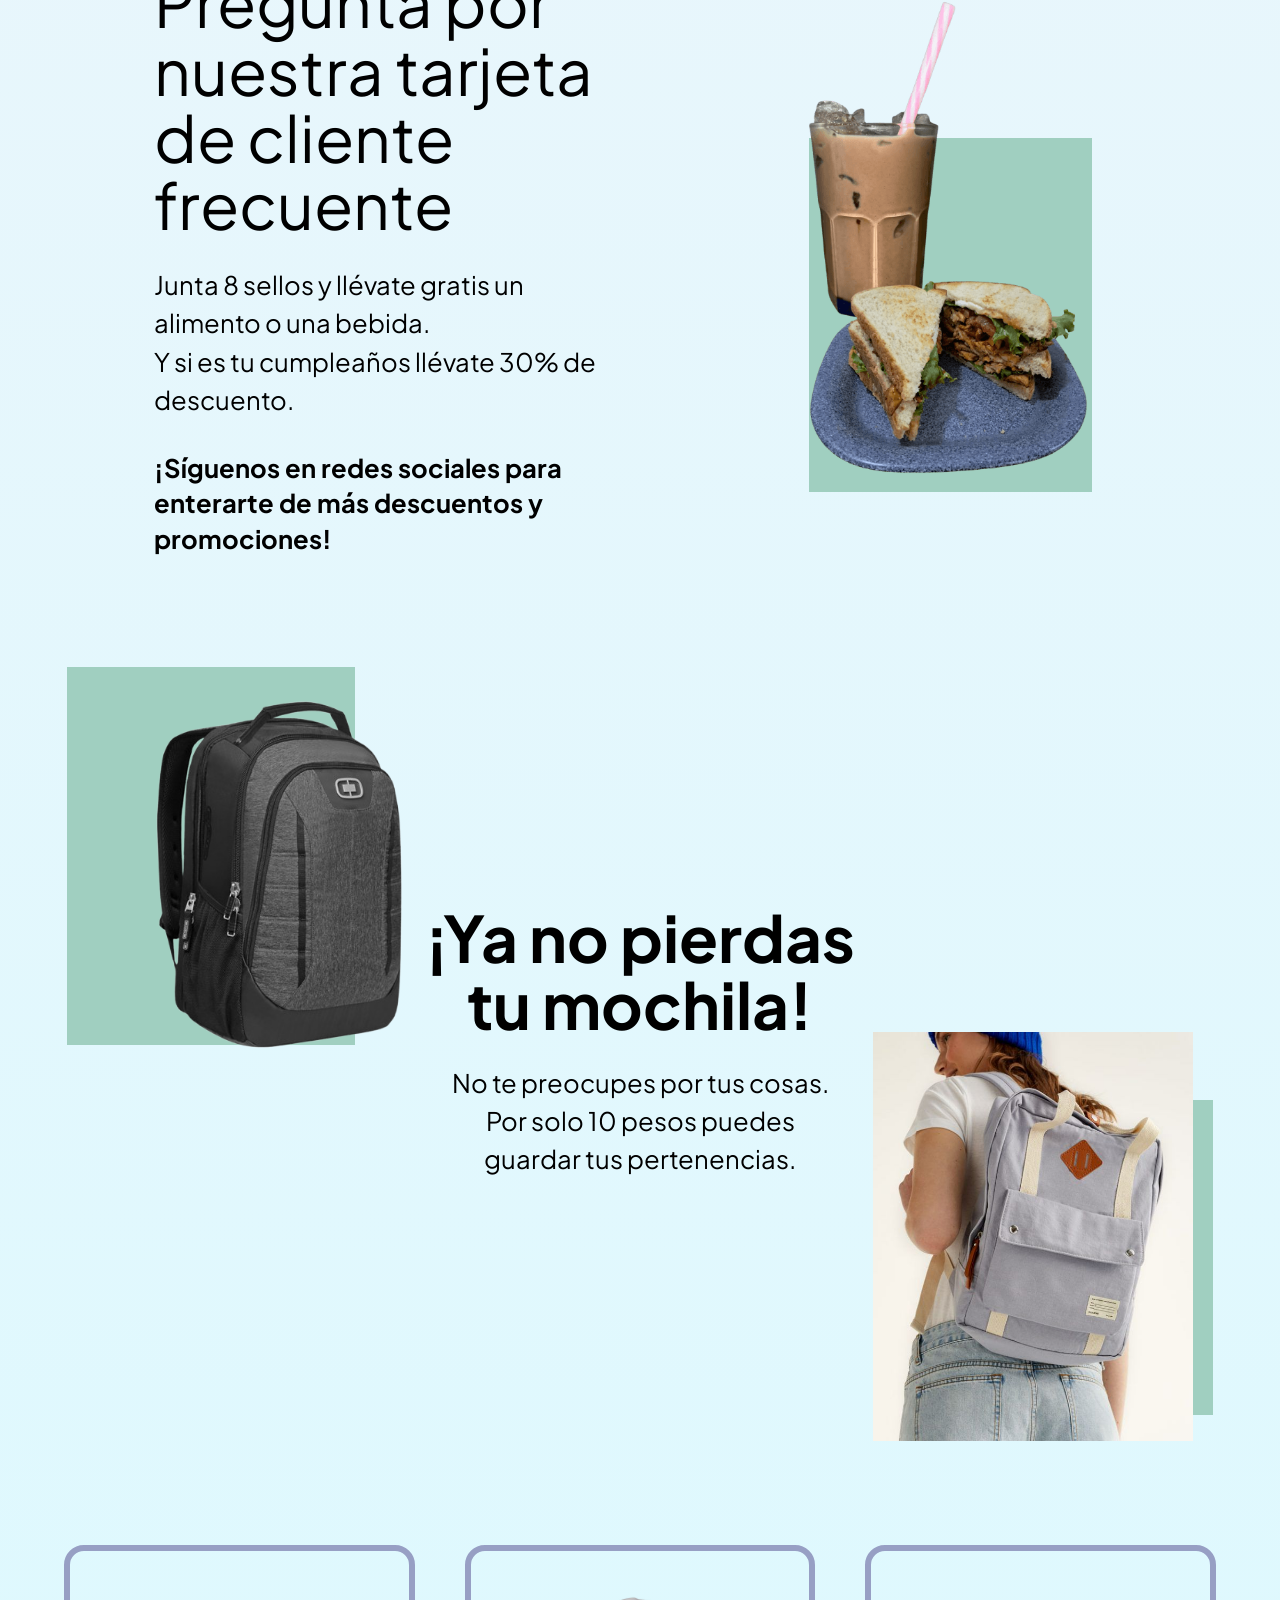
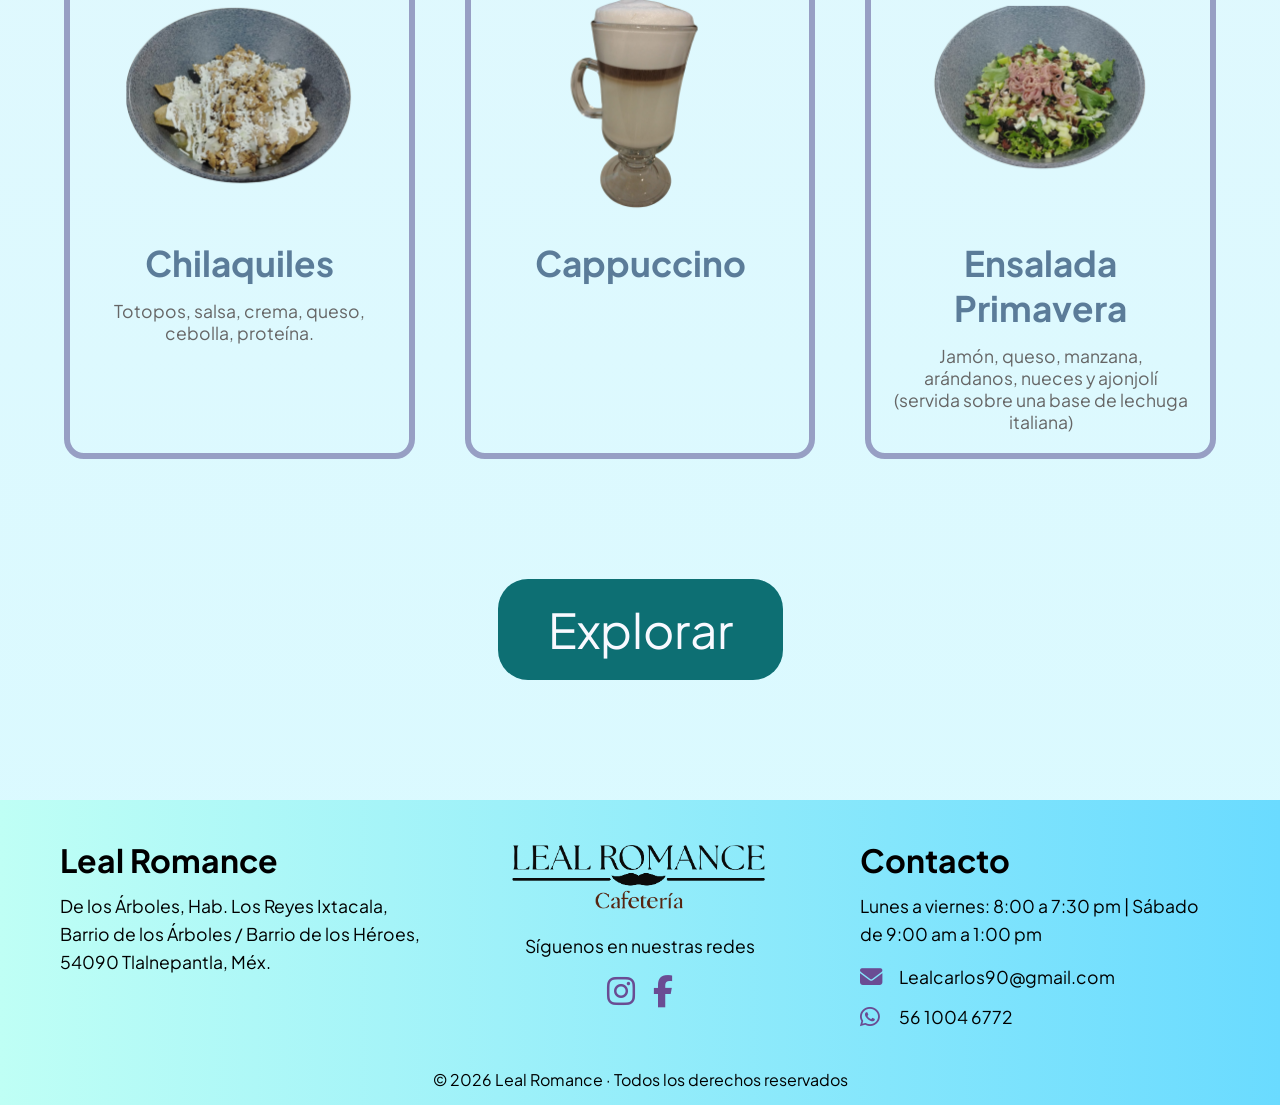
==== commit 6b5f749b: "Update index.html" ====
--- a/index.html
+++ b/index.html
@@ -788,7 +788,7 @@
 
 <div class="nav-links" id="navMenu">
 
-    <a href="menu.html">Menu</a>
+    <a href="menu.html">Menú</a>
 
 
     <a href="contacto.html" class="mobile-contact">
--- a/styles.css
+++ b/styles.css
@@ -29,6 +29,14 @@
     display:flex;
     gap:40px;
     align-items:center;
+}
+
+#navMenu{
+    order:1;
+}
+
+#navLeft{
+    order:2;
 }
 
 .nav-links a{
--- a/responsive.css
+++ b/responsive.css
@@ -4,26 +4,53 @@
 
 @media(max-width:768px){
 
-
-    .navbar{
-        position:fixed;
-
-        top:0;
-        left:0;
-
-        width:100%;
-
-        padding:18px 25px;
-
-        background:#F8F9FF;
-    }
-
-
+/* =========================
+NAVBAR MOBILE
+========================= */
+
+.navbar{
+    position:fixed;
+
+    top:0;
+    left:0;
+
+    width:100%;
+
+    padding:18px 25px;
+
+    background:#F8F9FF;
+
+    z-index:1000;
+}
+
+/* ocultar contacto desktop */
 #navLeft{
     display:none;
 }
 
-
+    #navMenu{
+    order:2;
+}
+
+#navLeft{
+    order:1;
+}
+    
+/* logo */
+.logo{
+    position:relative;
+
+    left:0;
+
+    transform:none;
+}
+
+.logo img{
+    height:60px;
+    width:auto;
+}
+
+/* hamburguesa */
 .menu-toggle{
     display:flex;
 
@@ -34,6 +61,7 @@
     cursor:pointer;
 }
 
+/* lineas hamburguesa */
 .menu-toggle span{
     width:32px;
     height:4px;
@@ -45,9 +73,8 @@
     transition:.3s;
 }
 
-
+/* menu desplegable */
 #navMenu{
-
     position:absolute;
 
     top:100%;
@@ -67,174 +94,128 @@
 
     display:none;
 
-    border-bottom:3px solid #00b5fc;
+    border-bottom:3px solid #4f7d96;
 
     box-shadow:0 4px 10px rgba(0,0,0,0.08);
 }
 
+/* mostrar menu */
 #navMenu.active{
     display:flex;
 }
 
+/* links mobile */
+#navMenu a{
+    font-size:2rem;
+
+    color:#273268;
+
+    text-decoration:none;
+
+    font-weight:600;
+}
+
+/* mostrar contacto dentro del menu */
 .mobile-contact{
     display:block;
 }
 
-#navMenu a{
-
-    font-size:1.4rem;
-
-    color:#273268;
-
-    text-decoration:none;
-
-    font-weight:600;
-}
-
-
-    #navLeft{
-        display:none;
-    }
-
-    .logo{
-        position:relative;
-
-        left:0;
-
-        transform:none;
-    }
-
-    .logo img{
-        height:60px;
-        width:auto;
-    }
-
-
-    .menu-toggle{
-        display:flex;
-    }
-
-
-    .nav-links{
-        position:absolute;
-
-        top:100%;
-        right:0;
-
-        width:100%;
-
-        background:#F8F9FF;
-
-        flex-direction:column;
-
-        align-items:center;
-
-        padding:25px 0;
-
-        display:none;
-
-        border-bottom:3px solid #4f7d96;
-    }
-
-    .nav-links.active{
-        display:flex;
-    }
-
-    .nav-links a{
-        font-size:2rem;
-    }
-
-
-    .footer-container{
-        display:flex;
-        flex-wrap:wrap;
-
-        justify-content:space-between;
-        align-items:flex-start;
-
-        gap:25px;
-    }
-
-
-    .footer-left,
-    .footer-right{
-        width:47%;
-    }
-
-    .footer-left{
-        text-align:left;
-    }
-
-    .footer-right{
-        text-align:right;
-    }
-
-    .footer-right .footer-contact-row{
-        justify-content:flex-end;
-    }
-
-
-    .footer-center{
-        width:100%;
-
-        order:3;
-
-        display:flex;
-        flex-direction:column;
-
-        align-items:center;
-        justify-content:center;
-
-        text-align:center;
-
-        margin-top:15px;
-
-        align-self:center;
-    }
-
-    .footer-logo{
-        width:100%;
-
-        display:flex;
-        justify-content:center;
-    }
-
-    .footer-logo img{
-        width:220px;
-    }
-
-
-    .footer-socials{
-        justify-content:center;
-    }
-
-
-    .footer-title{
-        font-size:1.5rem;
-    }
-
-    .footer-text{
-        font-size:1rem;
-        word-break:break-word;
-    }
-
-}
-
+/* =========================
+FOOTER MOBILE
+========================= */
+
+.footer-container{
+    display:flex;
+
+    flex-wrap:wrap;
+
+    justify-content:space-between;
+
+    align-items:flex-start;
+
+    gap:25px;
+}
+
+.footer-left,
+.footer-right{
+    width:47%;
+}
+
+.footer-left{
+    text-align:left;
+}
+
+.footer-right{
+    text-align:right;
+}
+
+.footer-right .footer-contact-row{
+    justify-content:flex-end;
+}
+
+.footer-center{
+    width:100%;
+
+    order:3;
+
+    display:flex;
+
+    flex-direction:column;
+
+    align-items:center;
+
+    justify-content:center;
+
+    text-align:center;
+
+    margin-top:15px;
+
+    align-self:center;
+}
+
+.footer-logo{
+    width:100%;
+
+    display:flex;
+
+    justify-content:center;
+}
+
+.footer-logo img{
+    width:220px;
+}
+
+.footer-socials{
+    justify-content:center;
+}
+
+.footer-title{
+    font-size:1.5rem;
+}
+
+.footer-text{
+    font-size:1rem;
+
+    word-break:break-word;
+}
+
+}
 
 @media(max-width:480px){
 
-    .footer-left,
-    .footer-right{
-        width:100%;
-        text-align:center;
-    }
-
-    .footer-right .footer-contact-row{
-        justify-content:center;
-    }
-
-    .footer-center{
-        margin-top:5px;
-    }
-
-}
+.footer-left,
+.footer-right{
+    width:100%;
+
+    text-align:center;
+}
+
+.footer-right .footer-contact-row{
+    justify-content:center;
+}
+
+.footer-center{
+    margin-top:5px;
+}
+
+}
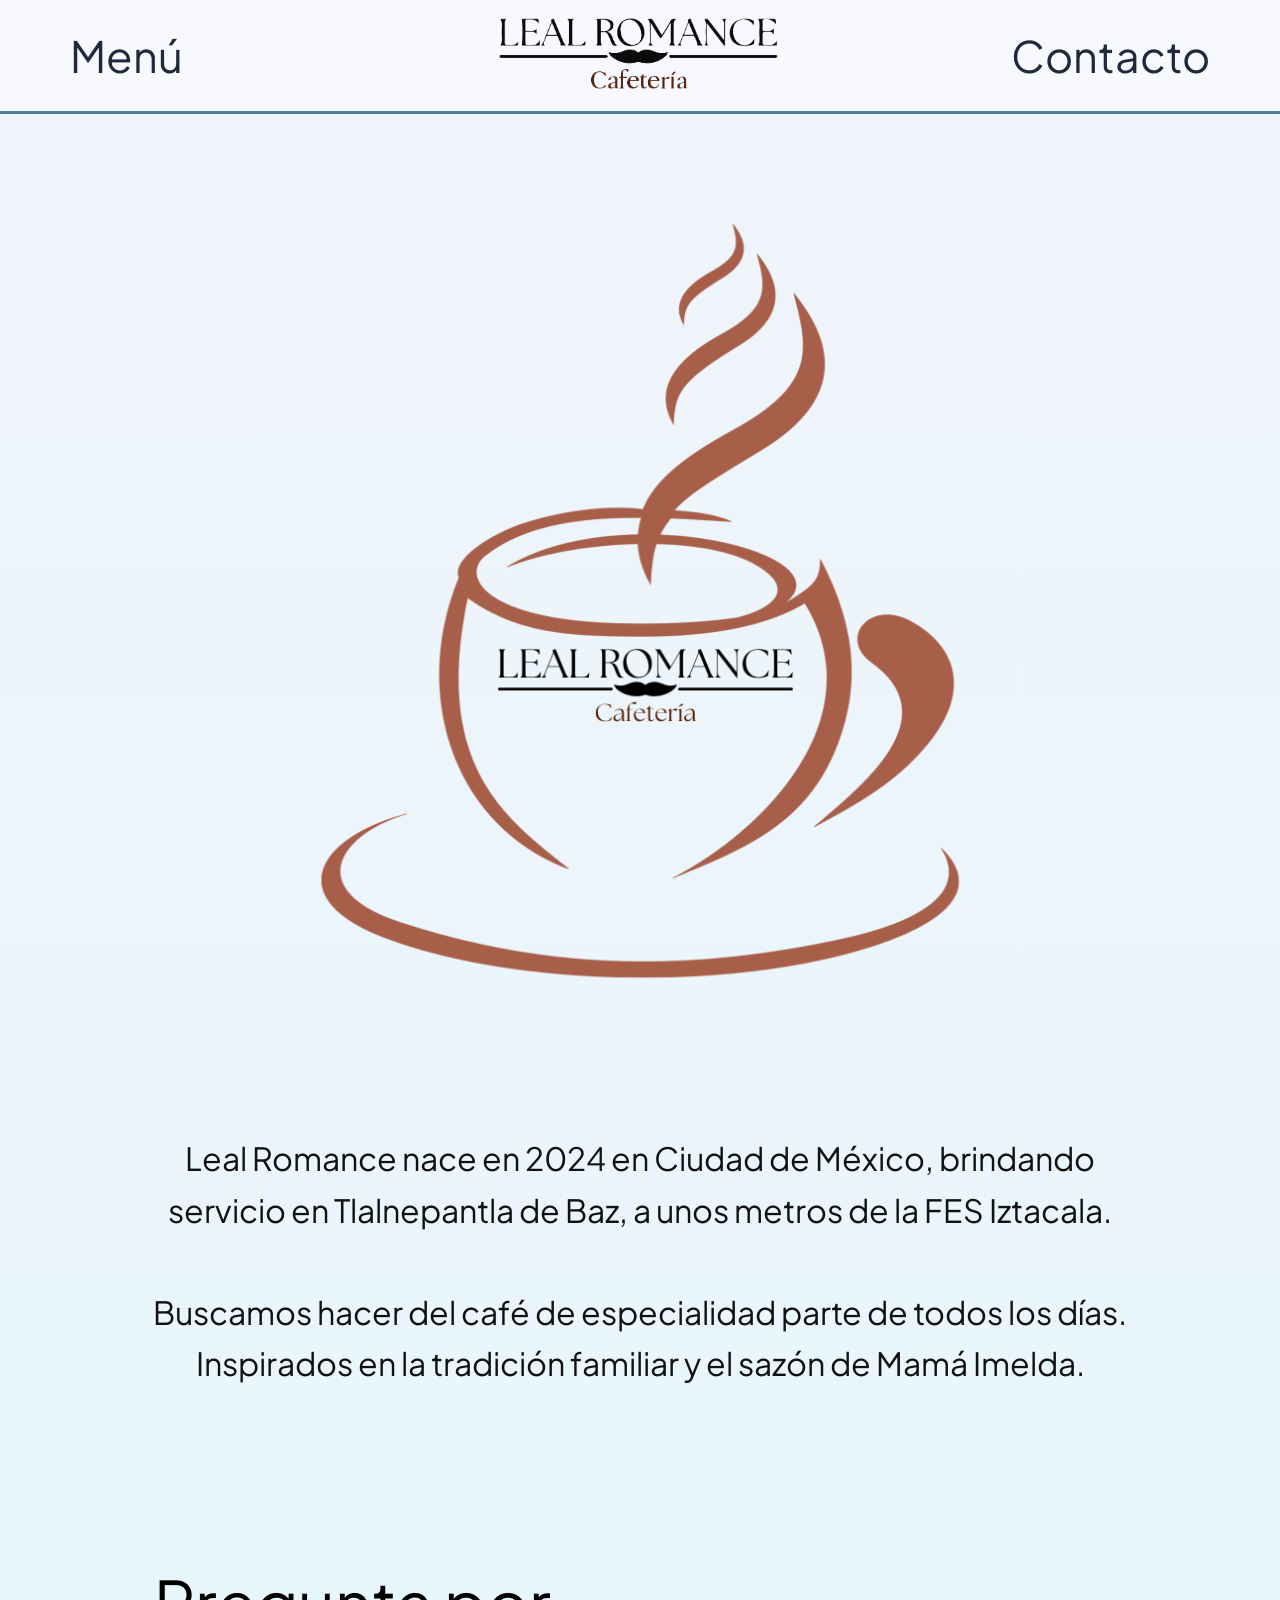
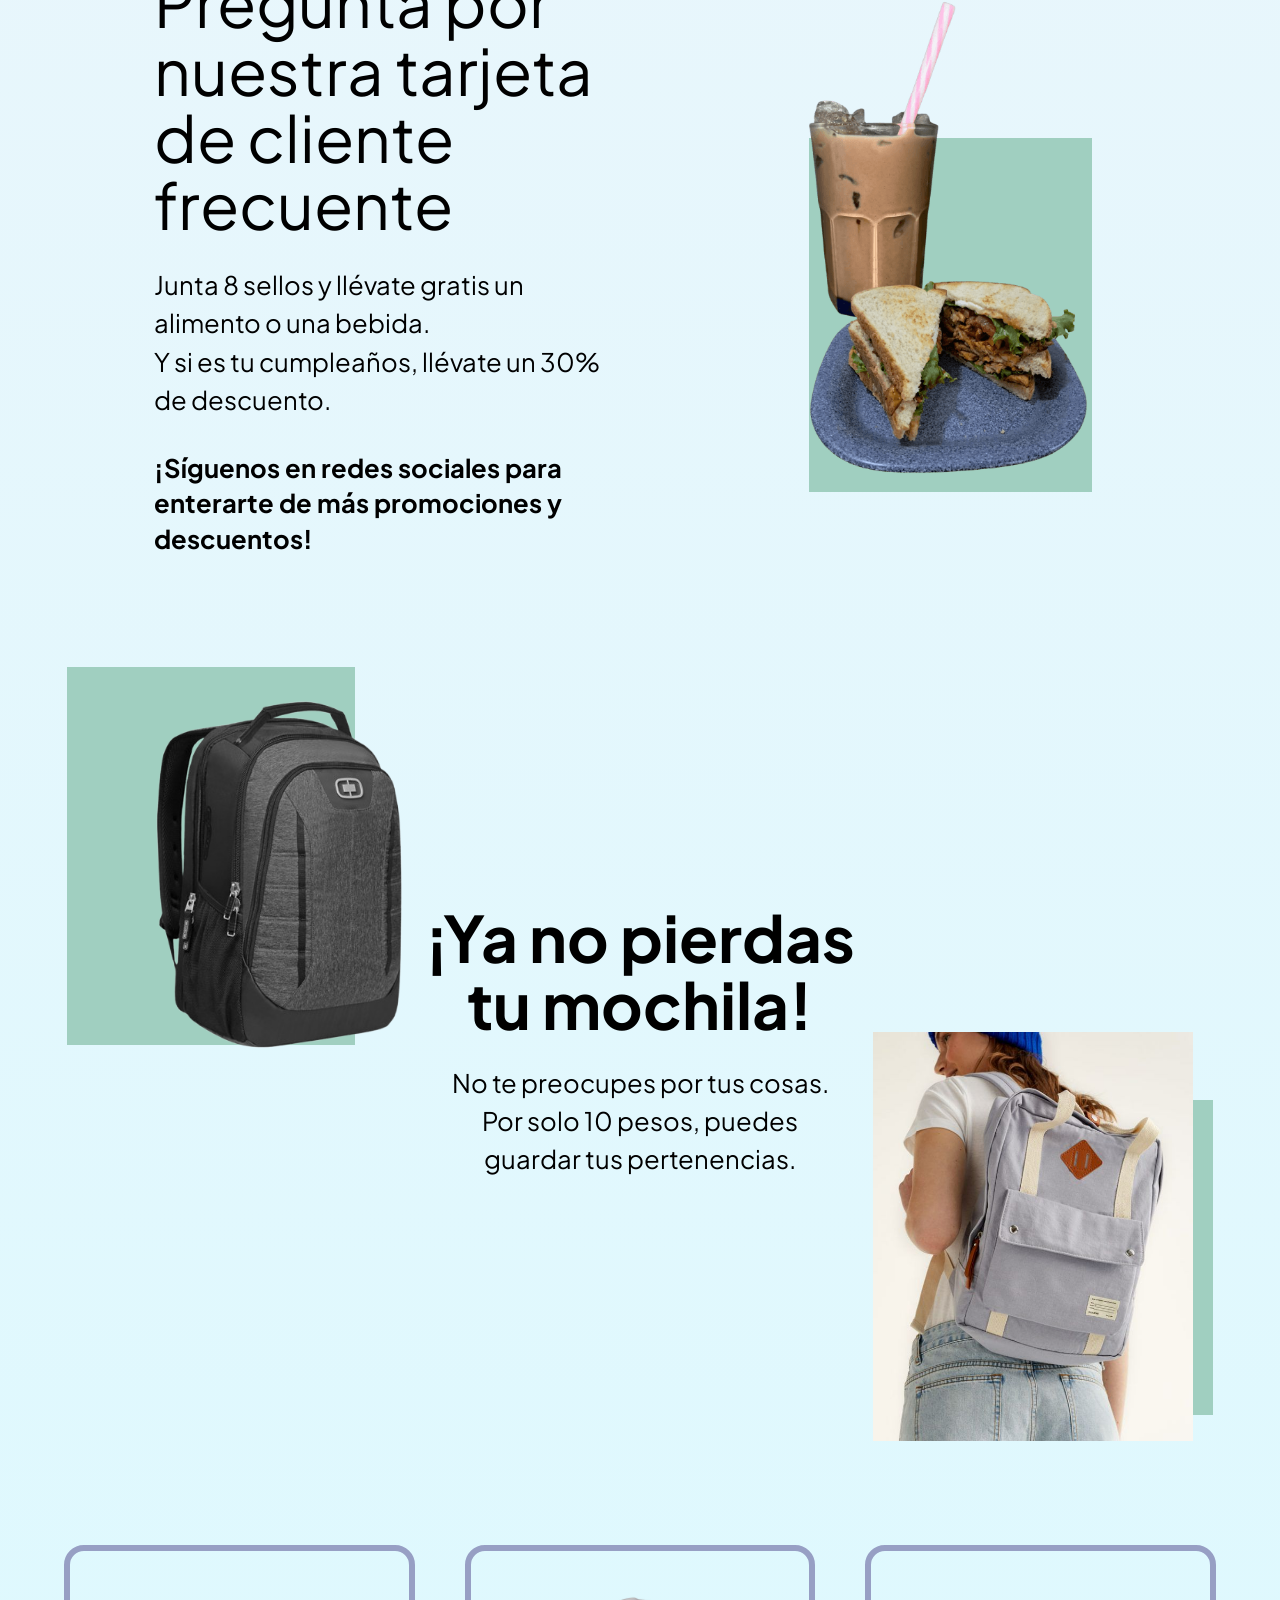
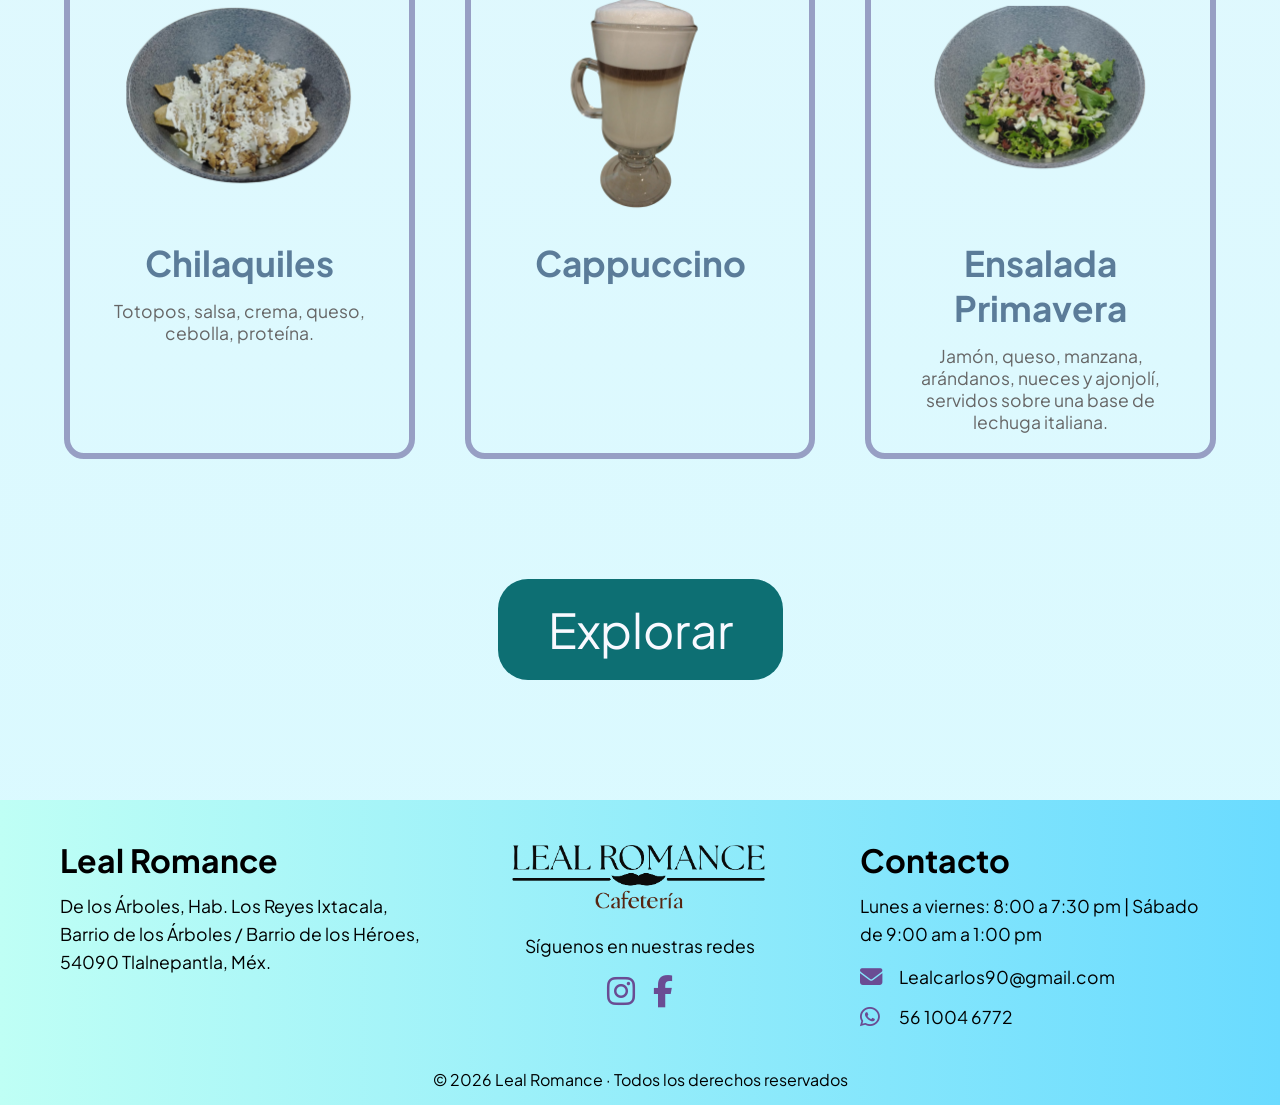
==== commit 1ef8ba47: "Update index.html" ====
--- a/index.html
+++ b/index.html
@@ -842,11 +842,11 @@
 
 <p>
 Junta 8 sellos y llévate gratis un alimento o una bebida.<br>
-Y si es tu cumpleaños llévate 30% de descuento.
+Y si es tu cumpleaños, llévate un 30% de descuento.
 </p>
 
 <div class="promo-bold">
-¡Síguenos en redes sociales para enterarte de más descuentos y promociones!
+¡Síguenos en redes sociales para enterarte de más promociones y descuentos!
 </div>
 
 </div>
@@ -880,7 +880,7 @@
 
 <p>
 No te preocupes por tus cosas.<br>
-Por solo 10 pesos puedes<br>guardar tus pertenencias.
+Por solo 10 pesos, puedes<br>guardar tus pertenencias.
 </p>
 
 </div>
@@ -932,7 +932,7 @@
 <h3>Ensalada Primavera</h3>
 
 <p>
-Jamón, queso, manzana, arándanos, nueces y ajonjolí (servida sobre una base de lechuga italiana)
+Jamón, queso, manzana, arándanos, nueces y ajonjolí, servidos sobre una base de lechuga italiana.
 </p>
 
 </div>
